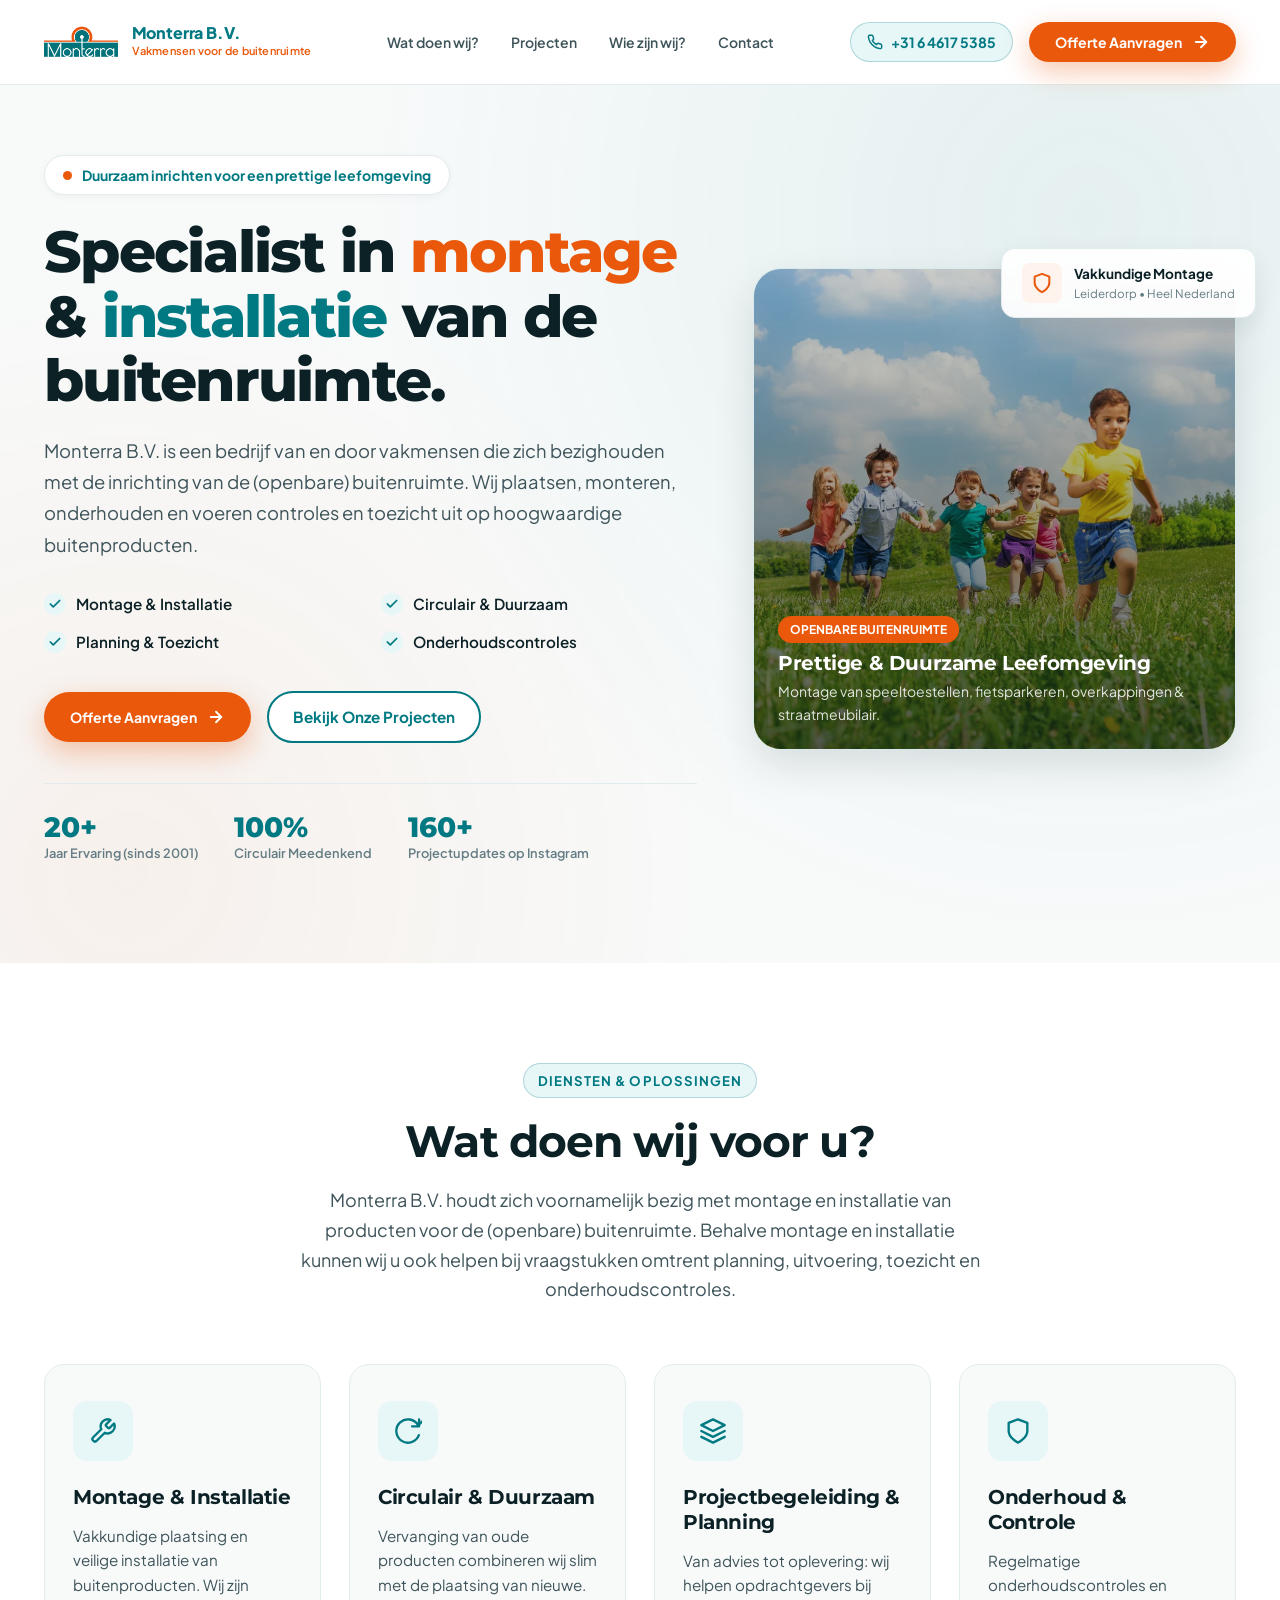
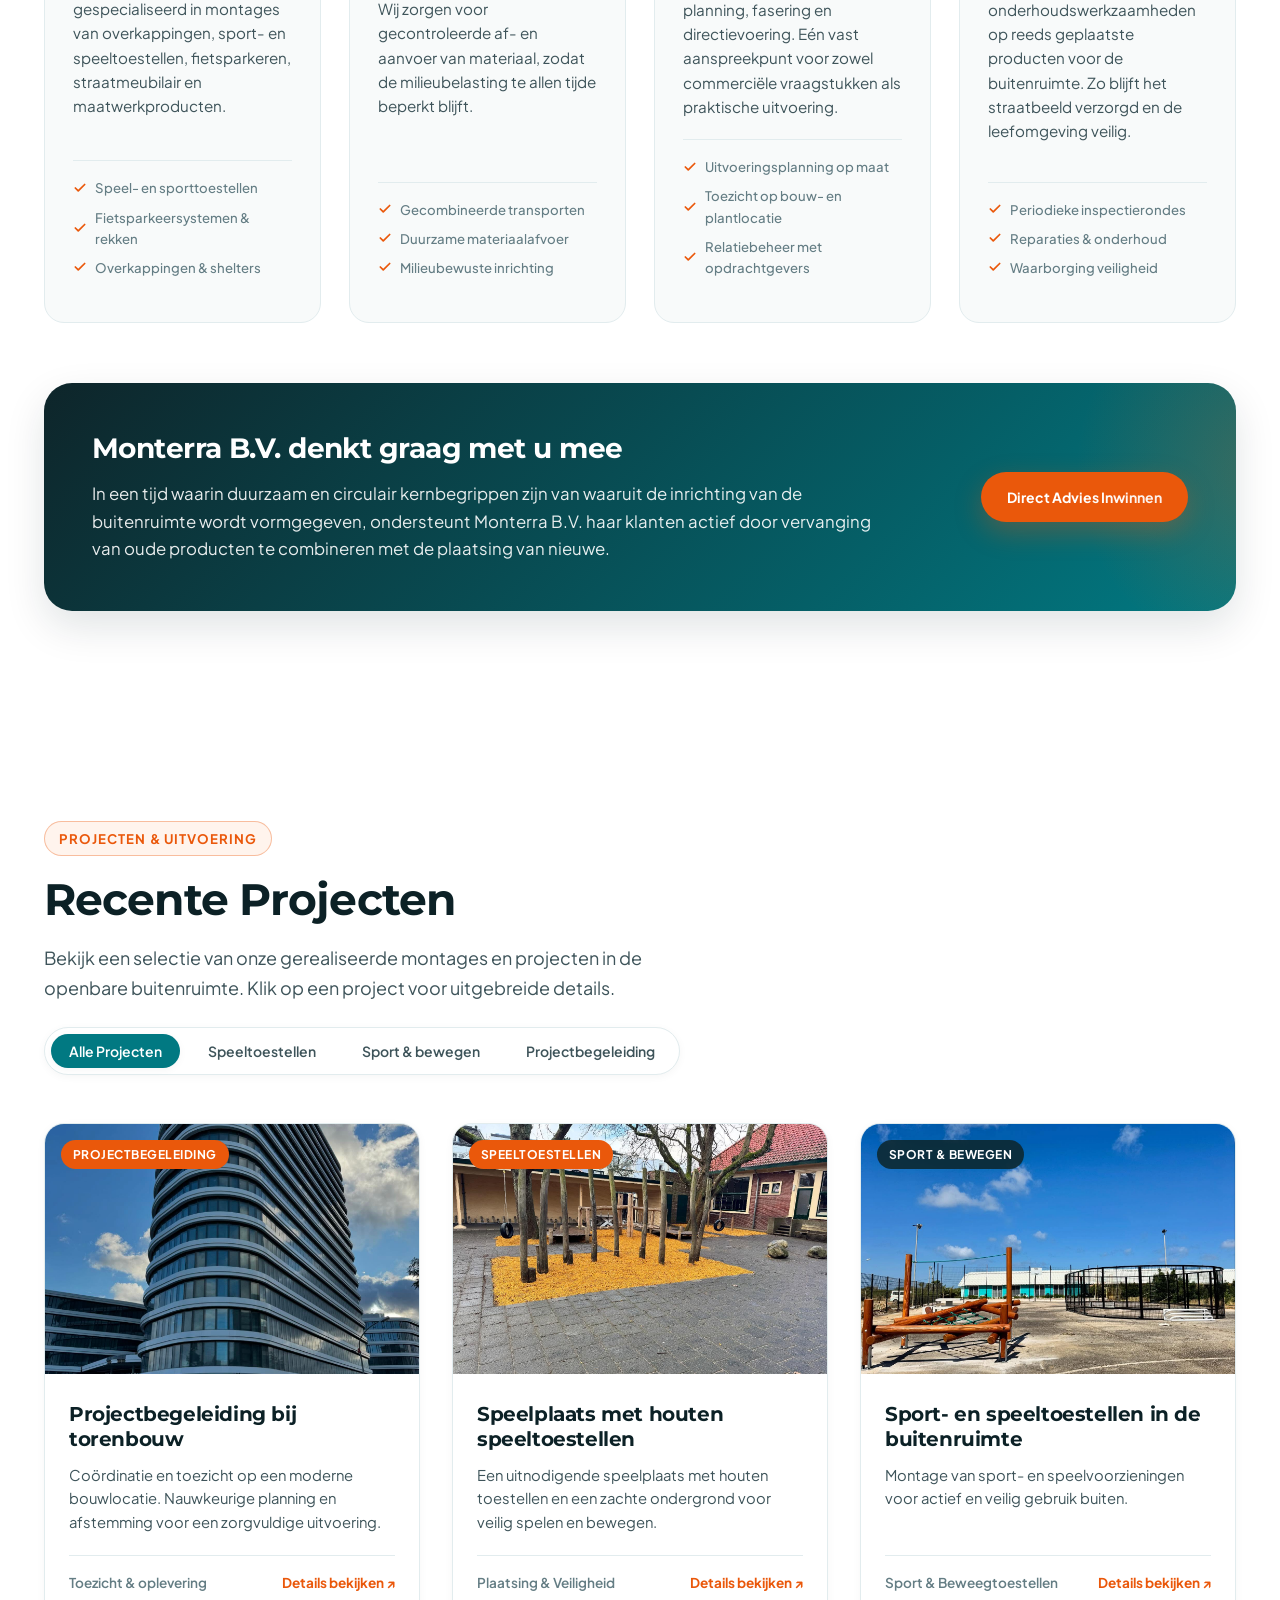
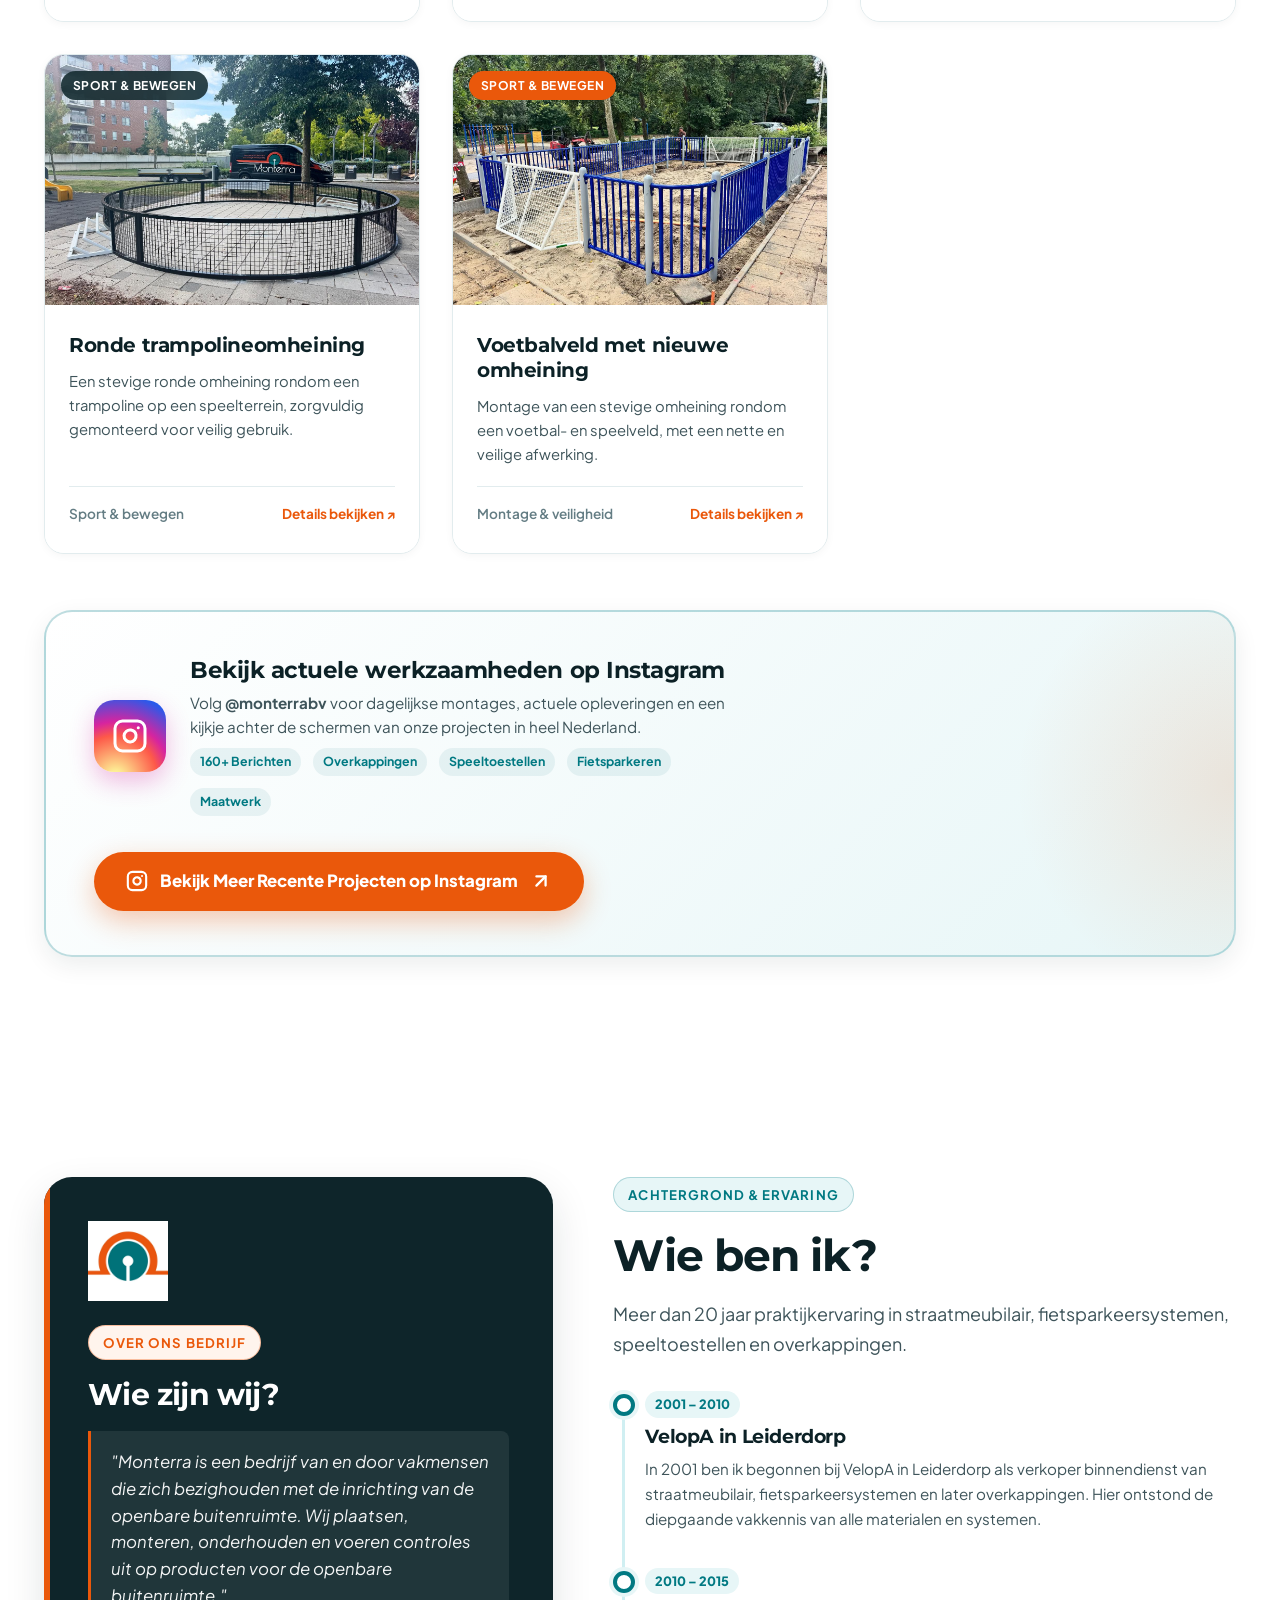
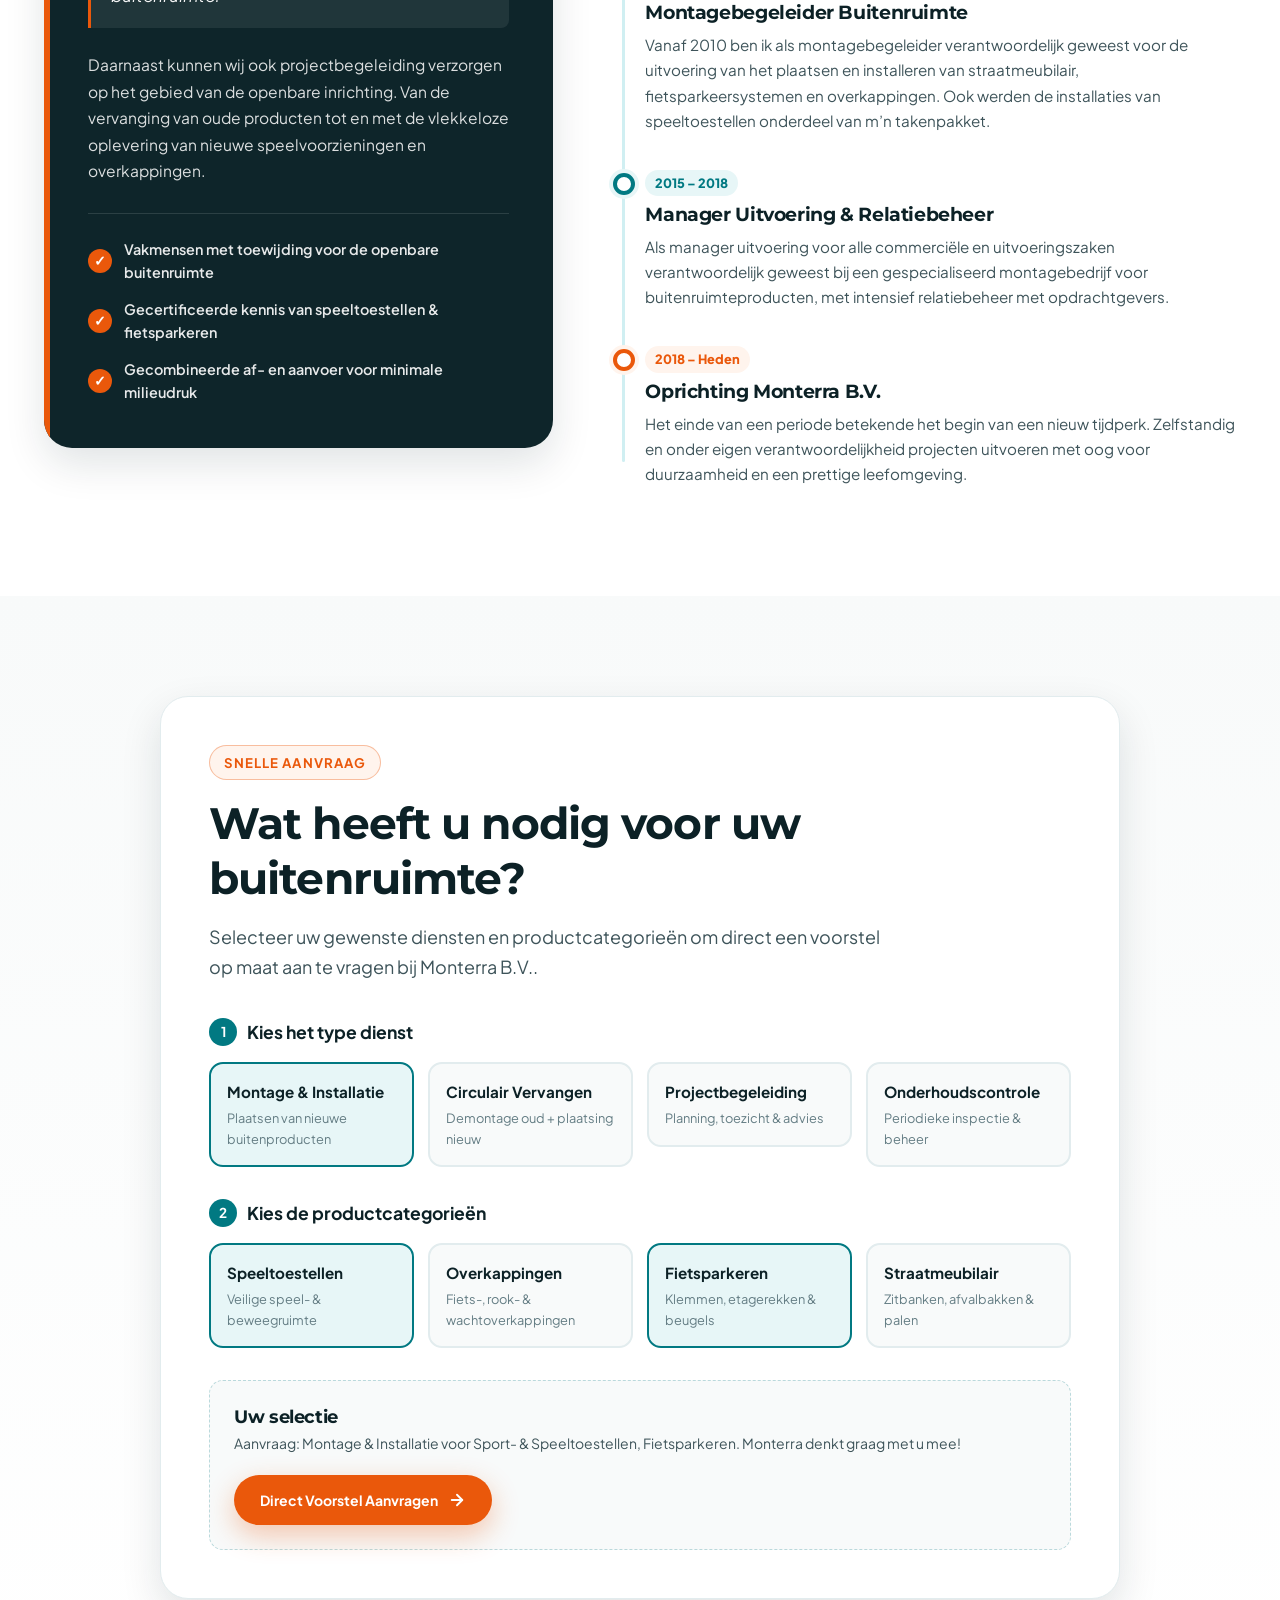
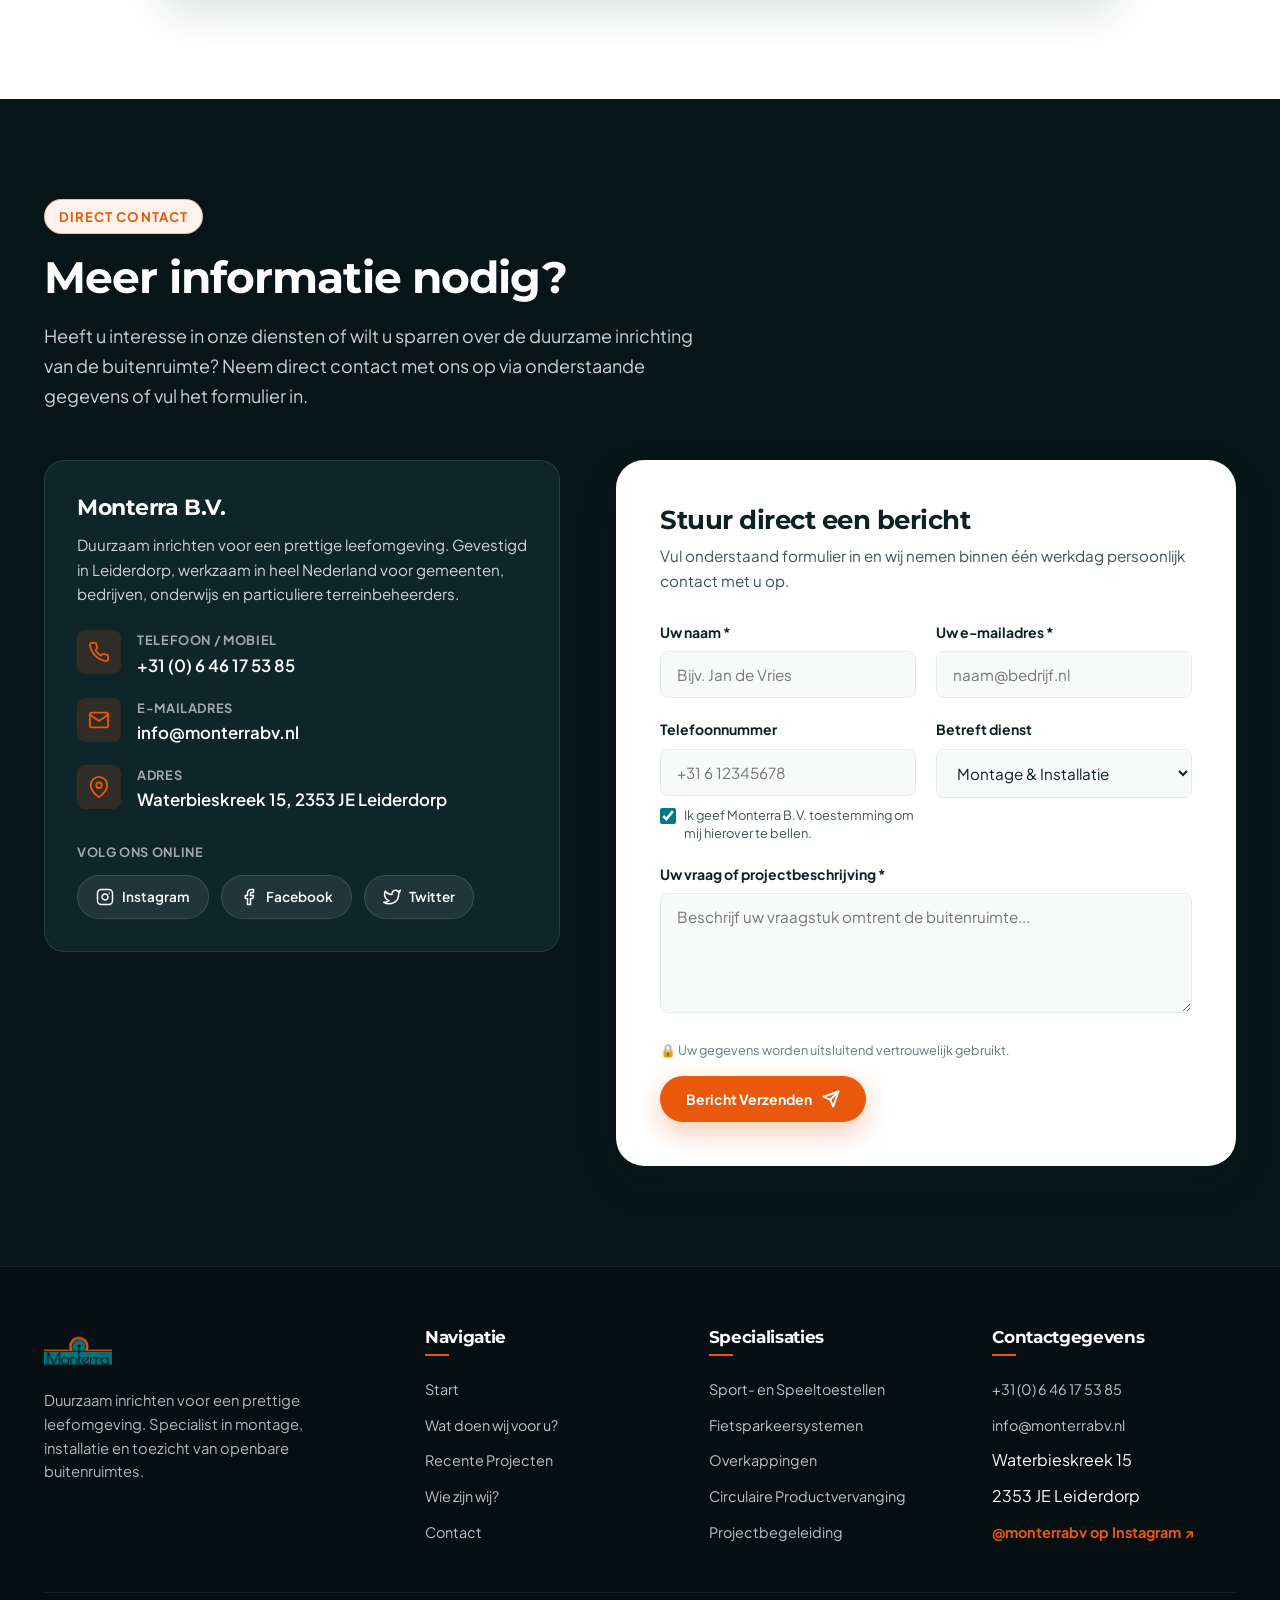
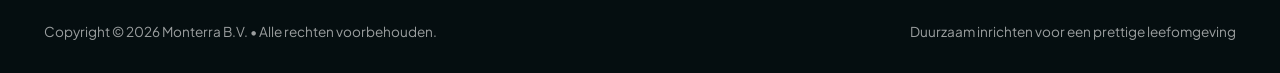
==== index.html @ 54d2835e "Update website" ====
<!DOCTYPE html>
<html lang="nl">
<head>
  <meta charset="UTF-8">
  <meta name="viewport" content="width=device-width, initial-scale=1.0">
  <title>Monterra B.V. – Duurzaam inrichten voor een prettige leefomgeving</title>
  <meta name="description" content="Monterra B.V. houdt zich voornamelijk bezig met montage en installatie van producten voor de (openbare) buitenruimte: speeltoestellen, overkappingen, straatmeubilair en fietsparkeren.">
  <meta name="keywords" content="Monterra BV, buitenruimte, montage, installatie, speeltoestellen, fietsparkeren, overkappingen, straatmeubilair, duurzaam, circulair, Leiderdorp">
  
  <!-- Open Graph / Meta -->
  <meta property="og:type" content="website">
  <meta property="og:url" content="https://monterrabv.nl/">
  <meta property="og:title" content="Monterra B.V. – Duurzaam inrichten voor een prettige leefomgeving">
  <meta property="og:description" content="Vakkundige montage, installatie en projectbegeleiding van producten voor de openbare buitenruimte.">
  <meta property="og:image" content="assets/Monterra-opzet-1-Hersteld-11.png">
  
  <!-- Favicon -->
  <link rel="icon" type="image/png" sizes="32x32" href="assets/cropped-Monterra-opzet-1-Hersteld-09.png">
  <link rel="apple-touch-icon" href="assets/cropped-Monterra-opzet-1-Hersteld-09.png">
  
  <!-- Stylesheet -->
  <link rel="stylesheet" href="styles.css">
</head>
<body>

  <!-- ==========================================================================
       SITE HEADER / NAVIGATION
       ========================================================================== -->
  <header id="masthead" class="site-header" role="banner">
    <div class="container nav-container">
      <!-- Brand Logo & Identity -->
      <a href="#home" class="brand-link" aria-label="Monterra B.V. startpagina">
        <picture>
          <source srcset="assets/optimized/monterra-logo.webp" type="image/webp">
          <img src="assets/optimized/monterra-logo.png" alt="Monterra B.V. Logo" class="brand-logo-img">
        </picture>
        <div class="brand-text-block">
          <span class="brand-name">Monterra B.V.</span>
          <span class="brand-tagline-small">Vakmensen voor de buitenruimte</span>
        </div>
      </a>

      <!-- Primary Menu -->
      <nav id="site-navigation" class="site-nav" role="navigation" aria-label="Hoofdmenu">
        <ul class="nav-menu">
          <li><a href="#diensten" class="nav-link">Wat doen wij?</a></li>
          <li><a href="#projecten" class="nav-link">Projecten</a></li>
          <li><a href="#over-ons" class="nav-link">Wie zijn wij?</a></li>
          <li><a href="#contact" class="nav-link">Contact</a></li>
        </ul>
      </nav>

      <!-- Quick Actions -->
      <div class="nav-actions">
        <a href="tel:+31646175385" class="btn-phone-quick" title="Bel direct met Monterra B.V.">
          <svg viewBox="0 0 24 24" fill="none" stroke="currentColor" stroke-width="2.2" stroke-linecap="round" stroke-linejoin="round">
            <path d="M22 16.92v3a2 2 0 0 1-2.18 2 19.79 19.79 0 0 1-8.63-3.07 19.5 19.5 0 0 1-6-6 19.79 19.79 0 0 1-3.07-8.67A2 2 0 0 1 4.11 2h3a2 2 0 0 1 2 1.72 12.84 12.84 0 0 0 .7 2.81 2 2 0 0 1-.45 2.11L8.09 9.91a16 16 0 0 0 6 6l1.27-1.27a2 2 0 0 1 2.11-.45 12.84 12.84 0 0 0 2.81.7A2 2 0 0 1 22 16.92z"/>
          </svg>
          <span>+31 6 4617 5385</span>
        </a>

        <a href="offerte.html" target="_blank" rel="noopener noreferrer" class="btn-primary">
          <span>Offerte Aanvragen</span>
          <svg width="18" height="18" viewBox="0 0 24 24" fill="none" stroke="currentColor" stroke-width="2.5" stroke-linecap="round" stroke-linejoin="round">
            <line x1="5" y1="12" x2="19" y2="12"></line>
            <polyline points="12 5 19 12 12 19"></polyline>
          </svg>
        </a>

        <!-- Mobile Toggle Button -->
        <button type="button" class="mobile-menu-btn" aria-label="Menu openen" aria-expanded="false">
          <svg viewBox="0 0 24 24" fill="none" stroke="currentColor" stroke-width="2.2" stroke-linecap="round" stroke-linejoin="round">
            <line x1="3" y1="12" x2="21" y2="12"></line>
            <line x1="3" y1="6" x2="21" y2="6"></line>
            <line x1="3" y1="18" x2="21" y2="18"></line>
          </svg>
        </button>
      </div>
    </div>
  </header>

  <main id="main-content">
    <!-- ==========================================================================
         HERO SECTION
         ========================================================================== -->
    <section id="home" class="hero-section">
      <div class="container hero-grid">
        <div class="hero-content">
          <div class="hero-slogan-badge">
            <div class="pulse-dot"></div>
            <span>Duurzaam inrichten voor een prettige leefomgeving</span>
          </div>

          <h1 class="hero-title">
            Specialist in <span class="highlight-orange">montage</span> & <span class="highlight-teal">installatie</span> van de buitenruimte.
          </h1>

          <p class="hero-description">
            Monterra B.V. is een bedrijf van en door vakmensen die zich bezighouden met de inrichting van de (openbare) buitenruimte. Wij plaatsen, monteren, onderhouden en voeren controles en toezicht uit op hoogwaardige buitenproducten.
          </p>

          <div class="hero-pillars">
            <div class="pillar-item">
              <span class="check-icon">
                <svg width="14" height="14" viewBox="0 0 24 24" fill="none" stroke="currentColor" stroke-width="3" stroke-linecap="round" stroke-linejoin="round"><polyline points="20 6 9 17 4 12"/></svg>
              </span>
              <span>Montage & Installatie</span>
            </div>
            <div class="pillar-item">
              <span class="check-icon">
                <svg width="14" height="14" viewBox="0 0 24 24" fill="none" stroke="currentColor" stroke-width="3" stroke-linecap="round" stroke-linejoin="round"><polyline points="20 6 9 17 4 12"/></svg>
              </span>
              <span>Circulair & Duurzaam</span>
            </div>
            <div class="pillar-item">
              <span class="check-icon">
                <svg width="14" height="14" viewBox="0 0 24 24" fill="none" stroke="currentColor" stroke-width="3" stroke-linecap="round" stroke-linejoin="round"><polyline points="20 6 9 17 4 12"/></svg>
              </span>
              <span>Planning & Toezicht</span>
            </div>
            <div class="pillar-item">
              <span class="check-icon">
                <svg width="14" height="14" viewBox="0 0 24 24" fill="none" stroke="currentColor" stroke-width="3" stroke-linecap="round" stroke-linejoin="round"><polyline points="20 6 9 17 4 12"/></svg>
              </span>
              <span>Onderhoudscontroles</span>
            </div>
          </div>

          <div class="hero-cta-group">
            <a href="offerte.html" target="_blank" rel="noopener noreferrer" class="btn-primary">
              <span>Offerte Aanvragen</span>
              <svg width="18" height="18" viewBox="0 0 24 24" fill="none" stroke="currentColor" stroke-width="2.5" stroke-linecap="round" stroke-linejoin="round"><line x1="5" y1="12" x2="19" y2="12"></line><polyline points="12 5 19 12 12 19"></polyline></svg>
            </a>
            <a href="#projecten" class="btn-secondary">
              <span>Bekijk Onze Projecten</span>
            </a>
          </div>

          <div class="hero-stats-strip">
            <div class="stat-item">
              <span class="stat-number">20+</span>
              <span class="stat-label">Jaar Ervaring (sinds 2001)</span>
            </div>
            <div class="stat-item">
              <span class="stat-number">100%</span>
              <span class="stat-label">Circulair Meedenkend</span>
            </div>
            <div class="stat-item">
              <span class="stat-number">160+</span>
              <span class="stat-label">Projectupdates op Instagram</span>
            </div>
          </div>
        </div>

        <!-- Hero Visual Showcase -->
        <div class="hero-visual">
          <div class="hero-image-wrapper">
            <picture>
              <source srcset="assets/optimized/project-speeltoestellen.webp" type="image/webp">
              <img src="assets/optimized/project-speeltoestellen.jpg" alt="Vrolijke kinderen in een prettige leefomgeving" class="hero-main-img">
            </picture>
            <div class="hero-image-overlay"></div>
            <div class="hero-overlay-content">
              <span class="hero-overlay-tag">Openbare Buitenruimte</span>
              <h3 class="hero-overlay-title">Prettige & Duurzame Leefomgeving</h3>
              <p class="hero-overlay-desc">Montage van speeltoestellen, fietsparkeren, overkappingen & straatmeubilair.</p>
            </div>
          </div>

          <!-- Floating Glass Badge -->
          <div class="floating-glass-card">
            <div class="icon-box">
              <svg width="22" height="22" viewBox="0 0 24 24" fill="none" stroke="currentColor" stroke-width="2.2" stroke-linecap="round" stroke-linejoin="round">
                <path d="M12 22s8-4 8-10V5l-8-3-8 3v7c0 6 8 10 8 10z"/>
              </svg>
            </div>
            <div>
              <div class="floating-card-title">Vakkundige Montage</div>
              <div class="floating-card-sub">Leiderdorp • Heel Nederland</div>
            </div>
          </div>
        </div>
      </div>
    </section>

    <!-- ==========================================================================
         DIENSTEN: "WAT DOEN WIJ VOOR U?"
         ========================================================================== -->
    <section id="diensten" class="services-section">
      <div class="container">
        <div class="section-header-centered">
          <div class="section-tag">Diensten & Oplossingen</div>
          <h2 class="section-title">Wat doen wij voor u?</h2>
          <p class="section-subtitle">
            Monterra B.V. houdt zich voornamelijk bezig met montage en installatie van producten voor de (openbare) buitenruimte. Behalve montage en installatie kunnen wij u ook helpen bij vraagstukken omtrent planning, uitvoering, toezicht en onderhoudscontroles.
          </p>
        </div>

        <div class="services-grid">
          <!-- Service Card 1 -->
          <article class="service-card">
            <div class="service-icon-wrapper">
              <svg width="28" height="28" viewBox="0 0 24 24" fill="none" stroke="currentColor" stroke-width="2" stroke-linecap="round" stroke-linejoin="round">
                <path d="M14.7 6.3a1 1 0 0 0 0 1.4l1.6 1.6a1 1 0 0 0 1.4 0l3.77-3.77a6 6 0 0 1-7.94 7.94l-6.91 6.91a2.12 2.12 0 0 1-3-3l6.91-6.91a6 6 0 0 1 7.94-7.94l-3.76 3.76z"/>
              </svg>
            </div>
            <h3>Montage & Installatie</h3>
            <p>
              Vakkundige plaatsing en veilige installatie van buitenproducten. Wij zijn gespecialiseerd in montages van overkappingen, sport- en speeltoestellen, fietsparkeren, straatmeubilair en maatwerkproducten.
            </p>
            <ul class="service-features-list">
              <li>
                <svg width="14" height="14" viewBox="0 0 24 24" fill="none" stroke="currentColor" stroke-width="3" stroke-linecap="round" stroke-linejoin="round"><polyline points="20 6 9 17 4 12"/></svg>
                <span>Speel- en sporttoestellen</span>
              </li>
              <li>
                <svg width="14" height="14" viewBox="0 0 24 24" fill="none" stroke="currentColor" stroke-width="3" stroke-linecap="round" stroke-linejoin="round"><polyline points="20 6 9 17 4 12"/></svg>
                <span>Fietsparkeersystemen & rekken</span>
              </li>
              <li>
                <svg width="14" height="14" viewBox="0 0 24 24" fill="none" stroke="currentColor" stroke-width="3" stroke-linecap="round" stroke-linejoin="round"><polyline points="20 6 9 17 4 12"/></svg>
                <span>Overkappingen & shelters</span>
              </li>
            </ul>
          </article>

          <!-- Service Card 2 -->
          <article class="service-card">
            <div class="service-icon-wrapper">
              <svg width="28" height="28" viewBox="0 0 24 24" fill="none" stroke="currentColor" stroke-width="2" stroke-linecap="round" stroke-linejoin="round">
                <path d="M21.5 2v6h-6M21.34 15.57a10 10 0 1 1-.57-8.38l5.67-5.67"/>
              </svg>
            </div>
            <h3>Circulair & Duurzaam</h3>
            <p>
              Vervanging van oude producten combineren wij slim met de plaatsing van nieuwe. Wij zorgen voor gecontroleerde af- en aanvoer van materiaal, zodat de milieubelasting te allen tijde beperkt blijft.
            </p>
            <ul class="service-features-list">
              <li>
                <svg width="14" height="14" viewBox="0 0 24 24" fill="none" stroke="currentColor" stroke-width="3" stroke-linecap="round" stroke-linejoin="round"><polyline points="20 6 9 17 4 12"/></svg>
                <span>Gecombineerde transporten</span>
              </li>
              <li>
                <svg width="14" height="14" viewBox="0 0 24 24" fill="none" stroke="currentColor" stroke-width="3" stroke-linecap="round" stroke-linejoin="round"><polyline points="20 6 9 17 4 12"/></svg>
                <span>Duurzame materiaalafvoer</span>
              </li>
              <li>
                <svg width="14" height="14" viewBox="0 0 24 24" fill="none" stroke="currentColor" stroke-width="3" stroke-linecap="round" stroke-linejoin="round"><polyline points="20 6 9 17 4 12"/></svg>
                <span>Milieubewuste inrichting</span>
              </li>
            </ul>
          </article>

          <!-- Service Card 3 -->
          <article class="service-card">
            <div class="service-icon-wrapper">
              <svg width="28" height="28" viewBox="0 0 24 24" fill="none" stroke="currentColor" stroke-width="2" stroke-linecap="round" stroke-linejoin="round">
                <polygon points="12 2 2 7 12 12 22 7 12 2"/>
                <polyline points="2 17 12 22 22 17"/>
                <polyline points="2 12 12 17 22 12"/>
              </svg>
            </div>
            <h3>Projectbegeleiding & Planning</h3>
            <p>
              Van advies tot oplevering: wij helpen opdrachtgevers bij planning, fasering en directievoering. Eén vast aanspreekpunt voor zowel commerciële vraagstukken als praktische uitvoering.
            </p>
            <ul class="service-features-list">
              <li>
                <svg width="14" height="14" viewBox="0 0 24 24" fill="none" stroke="currentColor" stroke-width="3" stroke-linecap="round" stroke-linejoin="round"><polyline points="20 6 9 17 4 12"/></svg>
                <span>Uitvoeringsplanning op maat</span>
              </li>
              <li>
                <svg width="14" height="14" viewBox="0 0 24 24" fill="none" stroke="currentColor" stroke-width="3" stroke-linecap="round" stroke-linejoin="round"><polyline points="20 6 9 17 4 12"/></svg>
                <span>Toezicht op bouw- en plantlocatie</span>
              </li>
              <li>
                <svg width="14" height="14" viewBox="0 0 24 24" fill="none" stroke="currentColor" stroke-width="3" stroke-linecap="round" stroke-linejoin="round"><polyline points="20 6 9 17 4 12"/></svg>
                <span>Relatiebeheer met opdrachtgevers</span>
              </li>
            </ul>
          </article>

          <!-- Service Card 4 -->
          <article class="service-card">
            <div class="service-icon-wrapper">
              <svg width="28" height="28" viewBox="0 0 24 24" fill="none" stroke="currentColor" stroke-width="2" stroke-linecap="round" stroke-linejoin="round">
                <path d="M12 22s8-4 8-10V5l-8-3-8 3v7c0 6 8 10 8 10z"/>
              </svg>
            </div>
            <h3>Onderhoud & Controle</h3>
            <p>
              Regelmatige onderhoudscontroles en onderhoudswerkzaamheden op reeds geplaatste producten voor de buitenruimte. Zo blijft het straatbeeld verzorgd en de leefomgeving veilig.
            </p>
            <ul class="service-features-list">
              <li>
                <svg width="14" height="14" viewBox="0 0 24 24" fill="none" stroke="currentColor" stroke-width="3" stroke-linecap="round" stroke-linejoin="round"><polyline points="20 6 9 17 4 12"/></svg>
                <span>Periodieke inspectierondes</span>
              </li>
              <li>
                <svg width="14" height="14" viewBox="0 0 24 24" fill="none" stroke="currentColor" stroke-width="3" stroke-linecap="round" stroke-linejoin="round"><polyline points="20 6 9 17 4 12"/></svg>
                <span>Reparaties & onderhoud</span>
              </li>
              <li>
                <svg width="14" height="14" viewBox="0 0 24 24" fill="none" stroke="currentColor" stroke-width="3" stroke-linecap="round" stroke-linejoin="round"><polyline points="20 6 9 17 4 12"/></svg>
                <span>Waarborging veiligheid</span>
              </li>
            </ul>
          </article>
        </div>

        <!-- Sustainability Banner -->
        <div class="sustainability-banner">
          <div class="banner-content">
            <h3>Monterra B.V. denkt graag met u mee</h3>
            <p>
              In een tijd waarin duurzaam en circulair kernbegrippen zijn van waaruit de inrichting van de buitenruimte wordt vormgegeven, ondersteunt Monterra B.V. haar klanten actief door vervanging van oude producten te combineren met de plaatsing van nieuwe.
            </p>
          </div>
          <a href="#contact" class="btn-primary">
            <span>Direct Advies Inwinnen</span>
          </a>
        </div>
      </div>
    </section>

    <!-- ==========================================================================
         RECENTE PROJECTEN
         At least 3 projects with pictures, short descriptions, and Instagram button
         ========================================================================== -->
    <section id="projecten" class="projects-section">
      <div class="container">
        <div class="projects-header-row">
          <div>
            <div class="section-tag tag-orange">Projecten &amp; uitvoering</div>
            <h2 class="section-title">Recente Projecten</h2>
            <p class="section-subtitle">
              Bekijk een selectie van onze gerealiseerde montages en projecten in de openbare buitenruimte. Klik op een project voor uitgebreide details.
            </p>
          </div>

          <!-- Filter Bar -->
          <div class="projects-filter-bar">
            <button type="button" class="filter-btn active" data-filter="all">Alle Projecten</button>
            <button type="button" class="filter-btn" data-filter="speelruimte">Speeltoestellen</button>
          <button type="button" class="filter-btn" data-filter="sport">Sport & bewegen</button>
            <button type="button" class="filter-btn" data-filter="begeleiding">Projectbegeleiding</button>
          </div>
        </div>

        <!-- Projects Grid: 5 Projects with real Monterra photos & descriptions -->
        <div class="projects-grid">
          <!-- Project 1: Circulaire Torenbouw (user uploaded) -->
          <article class="project-card" data-project-id="project-1" data-category="begeleiding">
            <div class="project-thumb-box">
              <img src="assets/monterra-torenbouw.jpg" alt="Montagewerkzaamheden bij een moderne torenbouwlocatie" class="project-thumb-img">
              <span class="project-badge-pill badge-orange">Projectbegeleiding</span>
              <div class="project-zoom-btn" title="Bekijk projectdetails">
                <svg width="18" height="18" viewBox="0 0 24 24" fill="none" stroke="currentColor" stroke-width="2.5" stroke-linecap="round" stroke-linejoin="round">
                  <polyline points="15 3 21 3 21 9"></polyline><polyline points="9 21 3 21 3 15"></polyline>
                  <line x1="21" y1="3" x2="14" y2="10"></line><line x1="3" y1="21" x2="10" y2="14"></line>
                </svg>
              </div>
            </div>
            <div class="project-body">
              <h3 class="project-title">Projectbegeleiding bij torenbouw</h3>
              <p class="project-description">
                Coördinatie en toezicht op een moderne bouwlocatie. Nauwkeurige planning en afstemming voor een zorgvuldige uitvoering.
              </p>
              <div class="project-meta-row">
                <span>Toezicht &amp; oplevering</span>
                <span class="project-details-link">Details bekijken ↗</span>
              </div>
            </div>
          </article>

          <!-- Project 2: Houten Klimtoestellen & Speelkooi (user uploaded) -->
          <article class="project-card" data-project-id="project-2" data-category="speelruimte">
            <div class="project-thumb-box">
              <img src="assets/monterra-speelplaats.jpg" alt="Speelplaats met houten toestellen en valdempende ondergrond" class="project-thumb-img">
              <span class="project-badge-pill badge-orange">Speeltoestellen</span>
              <div class="project-zoom-btn" title="Bekijk projectdetails">
                <svg width="18" height="18" viewBox="0 0 24 24" fill="none" stroke="currentColor" stroke-width="2.5" stroke-linecap="round" stroke-linejoin="round">
                  <polyline points="15 3 21 3 21 9"></polyline><polyline points="9 21 3 21 3 15"></polyline>
                  <line x1="21" y1="3" x2="14" y2="10"></line><line x1="3" y1="21" x2="10" y2="14"></line>
                </svg>
              </div>
            </div>
            <div class="project-body">
              <h3 class="project-title">Speelplaats met houten speeltoestellen</h3>
              <p class="project-description">
                Een uitnodigende speelplaats met houten toestellen en een zachte ondergrond voor veilig spelen en bewegen.
              </p>
              <div class="project-meta-row">
                <span>Plaatsing &amp; Veiligheid</span>
                <span class="project-details-link">Details bekijken ↗</span>
              </div>
            </div>
          </article>

          <!-- Project 3: Trampolineomheining (user uploaded) -->
          <article class="project-card" data-project-id="project-3" data-category="sport">
            <div class="project-thumb-box">
              <img src="assets/monterra-sportpark.jpg" alt="Sport- en speeltoestellen op een buitenterrein" class="project-thumb-img">
              <span class="project-badge-pill">Sport &amp; Bewegen</span>
              <div class="project-zoom-btn" title="Bekijk projectdetails">
                <svg width="18" height="18" viewBox="0 0 24 24" fill="none" stroke="currentColor" stroke-width="2.5" stroke-linecap="round" stroke-linejoin="round">
                  <polyline points="15 3 21 3 21 9"></polyline><polyline points="9 21 3 21 3 15"></polyline>
                  <line x1="21" y1="3" x2="14" y2="10"></line><line x1="3" y1="21" x2="10" y2="14"></line>
                </svg>
              </div>
            </div>
            <div class="project-body">
              <h3 class="project-title">Sport- en speeltoestellen in de buitenruimte</h3>
              <p class="project-description">
                Montage van sport- en speelvoorzieningen voor actief en veilig gebruik buiten.
              </p>
              <div class="project-meta-row">
                <span>Sport &amp; Beweegtoestellen</span>
                <span class="project-details-link">Details bekijken ↗</span>
              </div>
            </div>
          </article>

          <!-- Project 4: Duurzame Buiteninrichting -->
          <article class="project-card" data-project-id="project-4" data-category="sport">
            <div class="project-thumb-box">
              <picture>
              <img src="assets/monterra-trampoline.jpg" alt="Ronde trampolineomheining op een speelplein" class="project-thumb-img">
              <span class="project-badge-pill">Sport &amp; bewegen</span>
              <div class="project-zoom-btn" title="Bekijk projectdetails">
                <svg width="18" height="18" viewBox="0 0 24 24" fill="none" stroke="currentColor" stroke-width="2.5" stroke-linecap="round" stroke-linejoin="round">
                  <polyline points="15 3 21 3 21 9"></polyline><polyline points="9 21 3 21 3 15"></polyline>
                  <line x1="21" y1="3" x2="14" y2="10"></line><line x1="3" y1="21" x2="10" y2="14"></line>
                </svg>
              </div>
            </div>
            <div class="project-body">
              <h3 class="project-title">Ronde trampolineomheining</h3>
              <p class="project-description">
                Een stevige ronde omheining rondom een trampoline op een speelterrein, zorgvuldig gemonteerd voor veilig gebruik.
              </p>
              <div class="project-meta-row">
                <span>Sport &amp; bewegen</span>
                <span class="project-details-link">Details bekijken ↗</span>
              </div>
            </div>
          </article>

          <!-- Project 5: Fietsparkeersystemen & Straatmeubilair -->
          <article class="project-card" data-project-id="project-5" data-category="speelruimte">
            <div class="project-thumb-box">
              <picture>
              <img src="assets/monterra-voetbalveld.jpg" alt="Omheind voetbalveld met nieuw hekwerk" class="project-thumb-img">
              <span class="project-badge-pill badge-orange">Sport &amp; bewegen</span>
              <div class="project-zoom-btn" title="Bekijk projectdetails">
                <svg width="18" height="18" viewBox="0 0 24 24" fill="none" stroke="currentColor" stroke-width="2.5" stroke-linecap="round" stroke-linejoin="round">
                  <polyline points="15 3 21 3 21 9"></polyline><polyline points="9 21 3 21 3 15"></polyline>
                  <line x1="21" y1="3" x2="14" y2="10"></line><line x1="3" y1="21" x2="10" y2="14"></line>
                </svg>
              </div>
            </div>
            <div class="project-body">
              <h3 class="project-title">Voetbalveld met nieuwe omheining</h3>
              <p class="project-description">
                Montage van een stevige omheining rondom een voetbal- en speelveld, met een nette en veilige afwerking.
              </p>
              <div class="project-meta-row">
                <span>Montage &amp; veiligheid</span>
                <span class="project-details-link">Details bekijken ↗</span>
              </div>
            </div>
          </article>
        </div>



        <!-- ==========================================================================
             INSTAGRAM HUB & MANDATORY BUTTON:
             "in this section there is a button when clicked opens this instagram page in new tab: https://www.instagram.com/monterrabv/"
             ========================================================================== -->
        <div class="instagram-hub-card">
          <div class="instagram-hub-info">
            <div class="instagram-icon-disc">
              <svg viewBox="0 0 24 24" fill="none" stroke="currentColor" stroke-width="2" stroke-linecap="round" stroke-linejoin="round">
                <rect x="2" y="2" width="20" height="20" rx="5" ry="5"></rect>
                <path d="M16 11.37A4 4 0 1 1 12.63 8 4 4 0 0 1 16 11.37z"></path>
                <line x1="17.5" y1="6.5" x2="17.51" y2="6.5"></line>
              </svg>
            </div>
            <div class="instagram-text-wrap">
            <h3>Bekijk actuele werkzaamheden op Instagram</h3>
              <p>
                Volg <strong>@monterrabv</strong> voor dagelijkse montages, actuele opleveringen en een kijkje achter de schermen van onze projecten in heel Nederland.
              </p>
              <div class="instagram-stats-chips">
                <span class="ig-chip">160+ Berichten</span>
                <span class="ig-chip">Overkappingen</span>
                <span class="ig-chip">Speeltoestellen</span>
                <span class="ig-chip">Fietsparkeren</span>
              <span class="ig-chip">Maatwerk</span>
              </div>
            </div>
          </div>

          <!-- Mandatory Instagram Button opening in new tab -->
          <a href="https://www.instagram.com/monterrabv/" target="_blank" rel="noopener noreferrer" class="btn-instagram-projects" id="instagramProjectsBtn">
            <svg viewBox="0 0 24 24" fill="none" stroke="currentColor" stroke-width="2.3" stroke-linecap="round" stroke-linejoin="round">
              <rect x="2" y="2" width="20" height="20" rx="5" ry="5"></rect>
              <path d="M16 11.37A4 4 0 1 1 12.63 8 4 4 0 0 1 16 11.37z"></path>
              <line x1="17.5" y1="6.5" x2="17.51" y2="6.5"></line>
            </svg>
            <span>Bekijk Meer Recente Projecten op Instagram</span>
            <svg width="18" height="18" viewBox="0 0 24 24" fill="none" stroke="currentColor" stroke-width="2.5" stroke-linecap="round" stroke-linejoin="round">
              <line x1="7" y1="17" x2="17" y2="7"></line>
              <polyline points="7 7 17 7 17 17"></polyline>
            </svg>
          </a>
        </div>
      </div>
    </section>

    <!-- ==========================================================================
         ABOUT SECTION: "WIE ZIJN WIJ?" & "WIE BEN IK?"
         Authentic story from page 120 and post 117
         ========================================================================== -->
    <section id="over-ons" class="about-section">
      <div class="container about-grid">
        <!-- Left: Company Mission & Identity -->
        <div class="about-card-left">
          <picture>
            <source srcset="assets/optimized/monterra-emblem.webp" type="image/webp">
            <img src="assets/optimized/monterra-emblem.png" alt="Monterra B.V. Emblem" class="mark-icon">
          </picture>
          <div class="section-tag tag-orange">Over Ons Bedrijf</div>
          <h3>Wie zijn wij?</h3>
          <div class="about-quote-box">
            "Monterra is een bedrijf van en door vakmensen die zich bezighouden met de inrichting van de openbare buitenruimte. Wij plaatsen, monteren, onderhouden en voeren controles uit op producten voor de openbare buitenruimte."
          </div>
          <p>
            Daarnaast kunnen wij ook projectbegeleiding verzorgen op het gebied van de openbare inrichting. Van de vervanging van oude producten tot en met de vlekkeloze oplevering van nieuwe speelvoorzieningen en overkappingen.
          </p>

          <div class="about-badges-strip">
            <div class="badge-row">
              <span class="badge-check">✓</span>
              <span>Vakmensen met toewijding voor de openbare buitenruimte</span>
            </div>
            <div class="badge-row">
              <span class="badge-check">✓</span>
              <span>Gecertificeerde kennis van speeltoestellen & fietsparkeren</span>
            </div>
            <div class="badge-row">
              <span class="badge-check">✓</span>
              <span>Gecombineerde af- en aanvoer voor minimale milieudruk</span>
            </div>
          </div>
        </div>

        <!-- Right: Founder's Story Timeline ("Wie ben ik?") -->
        <div class="founder-story-wrapper">
          <div class="founder-header">
            <div class="section-tag">Achtergrond & Ervaring</div>
            <h2 class="section-title">Wie ben ik?</h2>
            <p class="section-subtitle">
              Meer dan 20 jaar praktijkervaring in straatmeubilair, fietsparkeersystemen, speeltoestellen en overkappingen.
            </p>
          </div>

          <div class="founder-timeline">
            <!-- Timeline Item 1 -->
            <div class="timeline-item">
              <div class="timeline-marker"></div>
              <span class="timeline-year-tag">2001 – 2010</span>
              <h4 class="timeline-title">VelopA in Leiderdorp</h4>
              <p class="timeline-desc">
                In 2001 ben ik begonnen bij VelopA in Leiderdorp als verkoper binnendienst van straatmeubilair, fietsparkeersystemen en later overkappingen. Hier ontstond de diepgaande vakkennis van alle materialen en systemen.
              </p>
            </div>

            <!-- Timeline Item 2 -->
            <div class="timeline-item">
              <div class="timeline-marker"></div>
              <span class="timeline-year-tag">2010 – 2015</span>
              <h4 class="timeline-title">Montagebegeleider Buitenruimte</h4>
              <p class="timeline-desc">
                Vanaf 2010 ben ik als montagebegeleider verantwoordelijk geweest voor de uitvoering van het plaatsen en installeren van straatmeubilair, fietsparkeersystemen en overkappingen. Ook werden de installaties van speeltoestellen onderdeel van m’n takenpakket.
              </p>
            </div>

            <!-- Timeline Item 3 -->
            <div class="timeline-item">
              <div class="timeline-marker"></div>
              <span class="timeline-year-tag">2015 – 2018</span>
              <h4 class="timeline-title">Manager Uitvoering & Relatiebeheer</h4>
              <p class="timeline-desc">
                Als manager uitvoering voor alle commerciële en uitvoeringszaken verantwoordelijk geweest bij een gespecialiseerd montagebedrijf voor buitenruimteproducten, met intensief relatiebeheer met opdrachtgevers.
              </p>
            </div>

            <!-- Timeline Item 4 -->
            <div class="timeline-item active">
              <div class="timeline-marker"></div>
              <span class="timeline-year-tag">2018 – Heden</span>
              <h4 class="timeline-title">Oprichting Monterra B.V.</h4>
              <p class="timeline-desc">
                Het einde van een periode betekende het begin van een nieuw tijdperk. Zelfstandig en onder eigen verantwoordelijkheid projecten uitvoeren met oog voor duurzaamheid en een prettige leefomgeving.
              </p>
            </div>
          </div>
        </div>
      </div>
    </section>

    <!-- ==========================================================================
         INTERACTIVE PROJECT INQUIRY / CALCULATOR HUB
         ========================================================================== -->
    <section class="calculator-section">
      <div class="container">
        <div class="calculator-card">
          <div class="section-tag tag-orange">Snelle Aanvraag</div>
          <h2 class="section-title">Wat heeft u nodig voor uw buitenruimte?</h2>
          <p class="section-subtitle" style="margin-bottom: 36px;">
            Selecteer uw gewenste diensten en productcategorieën om direct een voorstel op maat aan te vragen bij Monterra B.V..
          </p>

          <!-- Step 1 -->
          <div class="calc-step-title">
            <span class="step-number">1</span>
            <span>Kies het type dienst</span>
          </div>
          <div class="options-pill-grid">
            <label class="pill-option">
              <input type="radio" name="calc_service" value="Montage & Installatie" checked>
              <div class="pill-label">
                <strong>Montage & Installatie</strong>
                <span>Plaatsen van nieuwe buitenproducten</span>
              </div>
            </label>
            <label class="pill-option">
              <input type="radio" name="calc_service" value="Circulair & Duurzaam Vervangen">
              <div class="pill-label">
                <strong>Circulair Vervangen</strong>
                <span>Demontage oud + plaatsing nieuw</span>
              </div>
            </label>
            <label class="pill-option">
              <input type="radio" name="calc_service" value="Projectbegeleiding & Toezicht">
              <div class="pill-label">
                <strong>Projectbegeleiding</strong>
                <span>Planning, toezicht & advies</span>
              </div>
            </label>
            <label class="pill-option">
              <input type="radio" name="calc_service" value="Onderhoudscontroles">
              <div class="pill-label">
                <strong>Onderhoudscontrole</strong>
                <span>Periodieke inspectie & beheer</span>
              </div>
            </label>
          </div>

          <!-- Step 2 -->
          <div class="calc-step-title">
            <span class="step-number">2</span>
            <span>Kies de productcategorieën</span>
          </div>
          <div class="options-pill-grid">
            <label class="pill-option">
              <input type="checkbox" name="calc_product" value="Sport- & Speeltoestellen" checked>
              <div class="pill-label">
                <strong>Speeltoestellen</strong>
                <span>Veilige speel- & beweegruimte</span>
              </div>
            </label>
            <label class="pill-option">
              <input type="checkbox" name="calc_product" value="Overkappingen">
              <div class="pill-label">
                <strong>Overkappingen</strong>
                <span>Fiets-, rook- & wachtoverkappingen</span>
              </div>
            </label>
            <label class="pill-option">
              <input type="checkbox" name="calc_product" value="Fietsparkeren" checked>
              <div class="pill-label">
                <strong>Fietsparkeren</strong>
                <span>Klemmen, etagerekken & beugels</span>
              </div>
            </label>
            <label class="pill-option">
              <input type="checkbox" name="calc_product" value="Straatmeubilair">
              <div class="pill-label">
                <strong>Straatmeubilair</strong>
                <span>Zitbanken, afvalbakken & palen</span>
              </div>
            </label>
          </div>

          <!-- Result box -->
          <div class="calc-result-box">
            <div class="calc-result-text">
              <h4>Uw selectie</h4>
              <p id="calcSummaryText">Aanvraag: Montage & Installatie voor Speeltoestellen & Fietsparkeren.</p>
            </div>
            <a href="offerte.html" target="_blank" rel="noopener noreferrer" id="calcActionBtn" class="btn-primary">
              <span>Direct Voorstel Aanvragen</span>
              <svg width="18" height="18" viewBox="0 0 24 24" fill="none" stroke="currentColor" stroke-width="2.5" stroke-linecap="round" stroke-linejoin="round"><line x1="5" y1="12" x2="19" y2="12"></line><polyline points="12 5 19 12 12 19"></polyline></svg>
            </a>
          </div>
        </div>
      </div>
    </section>

    <!-- ==========================================================================
         CONTACT SECTION: "MEER INFORMATIE NODIG?"
         Exact phone, email and address from page 156
         ========================================================================== -->
    <section id="contact" class="contact-section">
      <div class="container">
        <div>
          <div class="section-tag tag-orange">Direct Contact</div>
          <h2 class="section-title">Meer informatie nodig?</h2>
          <p class="section-subtitle">
            Heeft u interesse in onze diensten of wilt u sparren over de duurzame inrichting van de buitenruimte? Neem direct contact met ons op via onderstaande gegevens of vul het formulier in.
          </p>
        </div>

        <div class="contact-grid">
          <!-- Contact Info Column -->
          <div class="contact-info-col">
            <div class="contact-card-box">
              <h3>Monterra B.V.</h3>
              <p>
                Duurzaam inrichten voor een prettige leefomgeving. Gevestigd in Leiderdorp, werkzaam in heel Nederland voor gemeenten, bedrijven, onderwijs en particuliere terreinbeheerders.
              </p>

              <ul class="contact-channels-list">
                <li class="channel-item">
                  <div class="channel-icon">
                    <svg viewBox="0 0 24 24" width="22" height="22" fill="none" stroke="currentColor" stroke-width="2" stroke-linecap="round" stroke-linejoin="round">
                      <path d="M22 16.92v3a2 2 0 0 1-2.18 2 19.79 19.79 0 0 1-8.63-3.07 19.5 19.5 0 0 1-6-6 19.79 19.79 0 0 1-3.07-8.67A2 2 0 0 1 4.11 2h3a2 2 0 0 1 2 1.72 12.84 12.84 0 0 0 .7 2.81 2 2 0 0 1-.45 2.11L8.09 9.91a16 16 0 0 0 6 6l1.27-1.27a2 2 0 0 1 2.11-.45 12.84 12.84 0 0 0 2.81.7A2 2 0 0 1 22 16.92z"/>
                    </svg>
                  </div>
                  <div class="channel-info">
                    <strong>Telefoon / Mobiel</strong>
                    <a href="tel:+31646175385">+31 (0) 6 46 17 53 85</a>
                  </div>
                </li>

                <li class="channel-item">
                  <div class="channel-icon">
                    <svg viewBox="0 0 24 24" width="22" height="22" fill="none" stroke="currentColor" stroke-width="2" stroke-linecap="round" stroke-linejoin="round">
                      <path d="M4 4h16c1.1 0 2 .9 2 2v12c0 1.1-.9 2-2 2H4c-1.1 0-2-.9-2-2V6c0-1.1.9-2 2-2z"/>
                      <polyline points="22,6 12,13 2,6"/>
                    </svg>
                  </div>
                  <div class="channel-info">
                    <strong>E-mailadres</strong>
                    <a href="mailto:info@monterrabv.nl">info@monterrabv.nl</a>
                  </div>
                </li>

                <li class="channel-item">
                  <div class="channel-icon">
                    <svg viewBox="0 0 24 24" width="22" height="22" fill="none" stroke="currentColor" stroke-width="2" stroke-linecap="round" stroke-linejoin="round">
                      <path d="M21 10c0 7-9 13-9 13s-9-6-9-13a9 9 0 0 1 18 0z"/>
                      <circle cx="12" cy="10" r="3"/>
                    </svg>
                  </div>
                  <div class="channel-info">
                    <strong>Adres</strong>
                    <span>Waterbieskreek 15, 2353 JE Leiderdorp</span>
                  </div>
                </li>
              </ul>

              <div style="margin-top: 28px;">
                <strong style="font-size: 0.8rem; text-transform: uppercase; color: rgba(255,255,255,0.6); letter-spacing: 0.05em; display: block; margin-bottom: 12px;">Volg ons online</strong>
                <div class="social-buttons-strip">
                  <a href="https://www.instagram.com/monterrabv/" target="_blank" rel="noopener noreferrer" class="social-btn" title="Volg Monterra B.V. op Instagram">
                    <svg viewBox="0 0 24 24" fill="none" stroke="currentColor" stroke-width="2" stroke-linecap="round" stroke-linejoin="round">
                      <rect x="2" y="2" width="20" height="20" rx="5" ry="5"></rect>
                      <path d="M16 11.37A4 4 0 1 1 12.63 8 4 4 0 0 1 16 11.37z"></path>
                      <line x1="17.5" y1="6.5" x2="17.51" y2="6.5"></line>
                    </svg>
                    <span>Instagram</span>
                  </a>
                  <a href="http://www.facebook.com/monterrabv" target="_blank" rel="noopener noreferrer" class="social-btn" title="Monterra B.V. op Facebook">
                    <svg viewBox="0 0 24 24" fill="none" stroke="currentColor" stroke-width="2" stroke-linecap="round" stroke-linejoin="round">
                      <path d="M18 2h-3a5 5 0 0 0-5 5v3H7v4h3v8h4v-8h3l1-4h-4V7a1 1 0 0 1 1-1h3z"/>
                    </svg>
                    <span>Facebook</span>
                  </a>
                  <a href="https://twitter.com/MonterraBv" target="_blank" rel="noopener noreferrer" class="social-btn" title="Monterra B.V. op Twitter">
                    <svg viewBox="0 0 24 24" fill="none" stroke="currentColor" stroke-width="2" stroke-linecap="round" stroke-linejoin="round">
                      <path d="M23 3a10.9 10.9 0 0 1-3.14 1.53 4.48 4.48 0 0 0-7.86 3v1A10.66 10.66 0 0 1 3 4s-4 9 5 13a11.64 11.64 0 0 1-7 2c9 5 20 0 20-11.5a4.5 4.5 0 0 0-.08-.83A7.72 7.72 0 0 0 23 3z"/>
                    </svg>
                    <span>Twitter</span>
                  </a>
                </div>
              </div>
            </div>
          </div>

          <!-- Interactive Contact Form -->
          <div class="contact-form-box">
            <h3>Stuur direct een bericht</h3>
            <p>Vul onderstaand formulier in en wij nemen binnen één werkdag persoonlijk contact met u op.</p>

            <form id="contactForm">
              <div class="form-grid">
                <div class="form-group">
                  <label for="formName" class="form-label">Uw naam *</label>
                  <input type="text" id="formName" class="form-control" placeholder="Bijv. Jan de Vries" required>
                </div>
                <div class="form-group">
                  <label for="formEmail" class="form-label">Uw e-mailadres *</label>
                  <input type="email" id="formEmail" class="form-control" placeholder="naam@bedrijf.nl" required>
                </div>
                <div class="form-group">
                  <label for="formPhone" class="form-label">Telefoonnummer</label>
                  <input type="tel" id="formPhone" class="form-control" placeholder="+31 6 12345678">
                  <div class="form-consent-inline"><input type="checkbox" id="contactCallConsent" checked><label for="contactCallConsent">Ik geef Monterra B.V. toestemming om mij hierover te bellen.</label></div>
                </div>
                <div class="form-group">
                  <label for="formCategory" class="form-label">Betreft dienst</label>
                  <select id="formCategory" class="form-control">
                    <option value="Montage & Installatie">Montage & Installatie</option>
                    <option value="Circulair & Duurzaam Vervangen">Circulair & Duurzaam Vervangen</option>
                    <option value="Projectbegeleiding & Planning">Projectbegeleiding & Planning</option>
                    <option value="Onderhoudscontroles">Onderhoudscontroles</option>
                    <option value="Overig">Overige vraag</option>
                  </select>
                </div>
                <div class="form-group full-width">
                  <label for="formMessage" class="form-label">Uw vraag of projectbeschrijving *</label>
                  <textarea id="formMessage" class="form-control" placeholder="Beschrijf uw vraagstuk omtrent de buitenruimte..." required></textarea>
                </div>
              </div>

              <div class="form-submit-row">
                <span class="form-privacy-note">🔒 Uw gegevens worden uitsluitend vertrouwelijk gebruikt.</span>
                <button type="submit" class="btn-primary">
                  <span>Bericht Verzenden</span>
                  <svg width="18" height="18" viewBox="0 0 24 24" fill="none" stroke="currentColor" stroke-width="2.5" stroke-linecap="round" stroke-linejoin="round">
                    <line x1="22" y1="2" x2="11" y2="13"></line>
                    <polygon points="22 2 15 22 11 13 2 9 22 2"></polygon>
                  </svg>
                </button>
              </div>
            </form>
          </div>
        </div>
      </div>
    </section>
  </main>

  <!-- ==========================================================================
       SITE FOOTER
       ========================================================================== -->
  <footer class="site-footer" role="contentinfo">
    <div class="container">
      <div class="footer-top">
        <!-- Brand Info -->
        <div class="footer-brand">
          <picture>
            <source srcset="assets/optimized/monterra-logo.webp" type="image/webp">
            <img src="assets/optimized/monterra-logo.png" alt="Monterra B.V." style="height: 48px; width: auto;">
          </picture>
          <p>
            Duurzaam inrichten voor een prettige leefomgeving. Specialist in montage, installatie en toezicht van openbare buitenruimtes.
          </p>
        </div>

        <!-- Quick Links -->
        <div class="footer-col">
          <h4>Navigatie</h4>
          <ul class="footer-links">
                <li><a href="#home">Start</a></li>
            <li><a href="#diensten">Wat doen wij voor u?</a></li>
            <li><a href="#projecten">Recente Projecten</a></li>
            <li><a href="#over-ons">Wie zijn wij?</a></li>
            <li><a href="#contact">Contact</a></li>
          </ul>
        </div>

        <!-- Focus Areas -->
        <div class="footer-col">
          <h4>Specialisaties</h4>
          <ul class="footer-links">
            <li><a href="#diensten">Sport- en Speeltoestellen</a></li>
            <li><a href="#diensten">Fietsparkeersystemen</a></li>
            <li><a href="#diensten">Overkappingen</a></li>
            <li><a href="#diensten">Circulaire Productvervanging</a></li>
            <li><a href="#diensten">Projectbegeleiding</a></li>
          </ul>
        </div>

        <!-- Direct Contact -->
        <div class="footer-col">
          <h4>Contactgegevens</h4>
          <ul class="footer-links">
            <li><a href="tel:+31646175385">+31 (0) 6 46 17 53 85</a></li>
            <li><a href="mailto:info@monterrabv.nl">info@monterrabv.nl</a></li>
            <li><span>Waterbieskreek 15</span></li>
            <li><span>2353 JE Leiderdorp</span></li>
            <li><a href="https://www.instagram.com/monterrabv/" target="_blank" rel="noopener noreferrer" style="color: var(--color-primary); font-weight: 700;">@monterrabv op Instagram ↗</a></li>
          </ul>
        </div>
      </div>

      <div class="footer-bottom">
        <div>
          Copyright © <span id="currentYear">2026</span> Monterra B.V. • Alle rechten voorbehouden.
        </div>
        <div>
          Duurzaam inrichten voor een prettige leefomgeving
        </div>
      </div>
    </div>
  </footer>

  <!-- ==========================================================================
       STICKY MOBILE ACTION BAR
       ========================================================================== -->
  <div class="sticky-mobile-bar">
    <div class="mobile-bar-actions">
      <a href="tel:+31646175385" class="mobile-btn-phone">
        <svg width="16" height="16" viewBox="0 0 24 24" fill="none" stroke="currentColor" stroke-width="2.2" stroke-linecap="round" stroke-linejoin="round">
          <path d="M22 16.92v3a2 2 0 0 1-2.18 2 19.79 19.79 0 0 1-8.63-3.07 19.5 19.5 0 0 1-6-6 19.79 19.79 0 0 1-3.07-8.67A2 2 0 0 1 4.11 2h3a2 2 0 0 1 2 1.72 12.84 12.84 0 0 0 .7 2.81 2 2 0 0 1-.45 2.11L8.09 9.91a16 16 0 0 0 6 6l1.27-1.27a2 2 0 0 1 2.11-.45 12.84 12.84 0 0 0 2.81.7A2 2 0 0 1 22 16.92z"/>
        </svg>
        <span>Bel Direct</span>
      </a>
      <a href="https://www.instagram.com/monterrabv/" target="_blank" rel="noopener noreferrer" class="mobile-btn-ig">
        <svg width="16" height="16" viewBox="0 0 24 24" fill="none" stroke="currentColor" stroke-width="2.2" stroke-linecap="round" stroke-linejoin="round">
          <rect x="2" y="2" width="20" height="20" rx="5" ry="5"></rect>
          <path d="M16 11.37A4 4 0 1 1 12.63 8 4 4 0 0 1 16 11.37z"></path>
          <line x1="17.5" y1="6.5" x2="17.51" y2="6.5"></line>
        </svg>
        <span>Instagram (@monterrabv)</span>
      </a>
    </div>
  </div>

  <!-- ==========================================================================
       PROJECT LIGHTBOX MODAL
       ========================================================================== -->
  <div id="projectModal" class="project-modal" role="dialog" aria-modal="true" aria-labelledby="modalProjectTitle">
    <div class="modal-dialog">
      <button type="button" class="modal-close-btn" aria-label="Venster sluiten">
        <svg width="20" height="20" viewBox="0 0 24 24" fill="none" stroke="currentColor" stroke-width="2.5" stroke-linecap="round" stroke-linejoin="round">
          <line x1="18" y1="6" x2="6" y2="18"></line>
          <line x1="6" y1="6" x2="18" y2="18"></line>
        </svg>
      </button>

      <div class="modal-image-holder">
        <img id="modalProjectImg" src="" alt="" class="modal-img">
      </div>

      <div class="modal-content-area">
        <span id="modalProjectTag" class="modal-project-tag">Categorie</span>
        <h2 id="modalProjectTitle" class="modal-project-title">Projecttitel</h2>
        <p id="modalProjectDesc" class="modal-project-desc">Projectomschrijving</p>

        <div class="modal-specs-grid">
          <div class="spec-cell">
            <strong>Toepassing</strong>
            <span id="modalSpecApp">-</span>
          </div>
          <div class="spec-cell">
            <strong>Uitvoering & Dienst</strong>
            <span id="modalSpecService">-</span>
          </div>
          <div class="spec-cell">
            <strong>Duurzaamheid</strong>
            <span id="modalSpecSustainability">-</span>
          </div>
        </div>

        <div class="modal-actions-bar">
          <a href="https://www.instagram.com/monterrabv/" target="_blank" rel="noopener noreferrer" class="btn-secondary">
            <svg width="18" height="18" viewBox="0 0 24 24" fill="none" stroke="currentColor" stroke-width="2" stroke-linecap="round" stroke-linejoin="round">
              <rect x="2" y="2" width="20" height="20" rx="5" ry="5"></rect>
              <path d="M16 11.37A4 4 0 1 1 12.63 8 4 4 0 0 1 16 11.37z"></path>
              <line x1="17.5" y1="6.5" x2="17.51" y2="6.5"></line>
            </svg>
            <span>Bekijk meer op Instagram (@monterrabv)</span>
          </a>

          <a href="#contact" class="btn-primary" onclick="document.getElementById('projectModal').classList.remove('active'); document.body.style.overflow='';">
            <span>Vergelijkbaar Project Aanvragen</span>
            <svg width="16" height="16" viewBox="0 0 24 24" fill="none" stroke="currentColor" stroke-width="2.5" stroke-linecap="round" stroke-linejoin="round"><line x1="5" y1="12" x2="19" y2="12"></line><polyline points="12 5 19 12 12 19"></polyline></svg>
          </a>
        </div>
      </div>
    </div>
  </div>

  <!-- Toast Notification Feedback -->
  <div id="toastNotice" class="toast-notice" role="alert">
    <div class="toast-icon">
      <svg width="24" height="24" viewBox="0 0 24 24" fill="none" stroke="#22c55e" stroke-width="2.5" stroke-linecap="round" stroke-linejoin="round">
        <circle cx="12" cy="12" r="10"></circle><path d="m7 12 3.2 3.2L17.5 8"></path>
      </svg>
    </div>
    <div class="toast-text">
      <strong>Bedankt voor uw bericht!</strong><br>Wij bekijken uw aanvraag en nemen zo spoedig mogelijk contact met u op.
    </div>
    <button type="button" class="toast-close-btn" aria-label="Melding sluiten">&times;</button>
  </div>

  <!-- Scripts -->
  <script src="app.js?v=3"></script>
</body>
</html>
---- styles.css ----
/* ==========================================================================
   MONTERRA B.V. - MODERN PROFESSIONAL REDESIGN
   Color Palette:
   - Primary: #EA580B (Terracotta / Horizon Orange)
   - Secondary: #017982 (Ocean Pine / Deep Teal)
   - Extended Palette: Built for optimal contrast, readability, and elegance
   ========================================================================== */

@import url('https://fonts.googleapis.com/css2?family=Montserrat:ital,wght@0,300;0,400;0,500;0,600;0,700;0,800;1,400&family=Plus+Jakarta+Sans:wght@400;500;600;700;800&display=swap');

:root {
  /* Brand Core Colors */
  --color-primary: #EA580B;
  --color-primary-hover: #C84805;
  --color-primary-active: #A63A02;
  --color-primary-light: #FFF4ED;
  --color-primary-surface: #FEEADB;
  --color-primary-glow: rgba(234, 88, 11, 0.25);
  --color-primary-border: rgba(234, 88, 11, 0.35);

  --color-secondary: #017982;
  --color-secondary-hover: #015E65;
  --color-secondary-light: #E7F6F7;
  --color-secondary-surface: #D0EFF2;
  --color-secondary-glow: rgba(1, 121, 130, 0.25);
  --color-secondary-border: rgba(1, 121, 130, 0.25);

  /* Deep Tones & Canvas */
  --color-deep-base: #071518;
  --color-deep-surface: #0E252A;
  --color-deep-card: #15343B;
  --color-deep-border: rgba(255, 255, 255, 0.1);

  --color-canvas: #F8FAFA;
  --color-canvas-alt: #F0F5F6;
  --color-surface-white: #FFFFFF;
  --color-surface-border: #E2ECEE;

  /* Typography */
  --color-text-main: #0C2126;
  --color-text-body: #3E545A;
  --color-text-muted: #647D84;
  --color-text-light: #E2EFF1;
  --color-text-white: #FFFFFF;

  /* Spacing & Radii */
  --radius-sm: 8px;
  --radius-md: 14px;
  --radius-lg: 20px;
  --radius-xl: 28px;
  --radius-full: 9999px;

  /* Shadows */
  --shadow-sm: 0 2px 8px rgba(12, 33, 38, 0.04);
  --shadow-md: 0 8px 24px rgba(12, 33, 38, 0.08);
  --shadow-lg: 0 16px 40px rgba(12, 33, 38, 0.12);
  --shadow-hover: 0 20px 48px rgba(1, 121, 130, 0.15);
  --shadow-primary: 0 10px 28px rgba(234, 88, 11, 0.32);

  /* Transitions */
  --transition-fast: 180ms cubic-bezier(0.16, 1, 0.3, 1);
  --transition-normal: 280ms cubic-bezier(0.16, 1, 0.3, 1);
  --transition-slow: 450ms cubic-bezier(0.16, 1, 0.3, 1);
}

/* Base Styles */
*, *::before, *::after {
  box-sizing: border-box;
  margin: 0;
  padding: 0;
}

html {
  scroll-behavior: smooth;
  font-family: 'Plus Jakarta Sans', 'Montserrat', -apple-system, BlinkMacSystemFont, 'Segoe UI', Roboto, sans-serif;
  color: var(--color-text-main);
  background-color: var(--color-canvas);
  -webkit-font-smoothing: antialiased;
  -moz-osx-font-smoothing: grayscale;
}

body {
  line-height: 1.6;
  overflow-x: hidden;
  background-color: var(--color-canvas);
}

img {
  max-width: 100%;
  height: auto;
  display: block;
}

a {
  color: inherit;
  text-decoration: none;
  transition: color var(--transition-fast);
}

button, input, textarea, select {
  font-family: inherit;
}

.container {
  width: 100%;
  max-width: 1240px;
  margin-left: auto;
  margin-right: auto;
  padding-left: 24px;
  padding-right: 24px;
}

/* Typography Helpers */
h1, h2, h3, h4, h5, h6 {
  font-family: 'Montserrat', sans-serif;
  color: var(--color-text-main);
  line-height: 1.25;
  font-weight: 700;
  letter-spacing: -0.02em;
}

.section-tag {
  display: inline-flex;
  align-items: center;
  gap: 8px;
  padding: 6px 14px;
  background-color: var(--color-secondary-light);
  color: var(--color-secondary);
  border-radius: var(--radius-full);
  font-size: 0.825rem;
  font-weight: 700;
  text-transform: uppercase;
  letter-spacing: 0.08em;
  margin-bottom: 16px;
  border: 1px solid var(--color-secondary-border);
}

.section-tag.tag-orange {
  background-color: var(--color-primary-light);
  color: var(--color-primary);
  border-color: var(--color-primary-border);
}

.section-title {
  font-size: clamp(2rem, 3.5vw, 2.75rem);
  margin-bottom: 16px;
  color: var(--color-text-main);
}

.section-subtitle {
  font-size: 1.125rem;
  color: var(--color-text-body);
  max-width: 680px;
  line-height: 1.65;
}

/* ==========================================================================
   NAVIGATION BAR
   ========================================================================== */
.site-header {
  position: sticky;
  top: 0;
  z-index: 100;
  background: rgba(255, 255, 255, 0.92);
  backdrop-filter: blur(14px);
  -webkit-backdrop-filter: blur(14px);
  border-bottom: 1px solid var(--color-surface-border);
  transition: all var(--transition-normal);
}

.site-header.scrolled {
  box-shadow: var(--shadow-sm);
  background: rgba(255, 255, 255, 0.98);
}

.nav-container {
  display: flex;
  align-items: center;
  justify-content: space-between;
  height: 84px;
}

.brand-link {
  display: flex;
  align-items: center;
  gap: 14px;
}

.brand-logo-img {
  height: 52px;
  width: auto;
  object-fit: contain;
}

.brand-text-block {
  display: flex;
  flex-direction: column;
}

.brand-name {
  font-size: 16px;
  font-weight: 800;
  color: var(--color-secondary);
  line-height: 1.1;
  letter-spacing: -0.01em;
}

.brand-tagline-small {
  font-size: 11px;
  font-weight: 600;
  color: var(--color-primary);
  letter-spacing: 0.02em;
}

.nav-menu {
  display: flex;
  align-items: center;
  list-style: none;
  gap: 32px;
}

.nav-link {
  font-size: 14px;
  font-weight: 600;
  color: var(--color-text-body);
  padding: 8px 0;
  position: relative;
  transition: color var(--transition-fast);
}

.nav-link:hover, .nav-link.active {
  color: var(--color-secondary);
}

.nav-link::after {
  content: '';
  position: absolute;
  bottom: 0;
  left: 0;
  width: 0;
  height: 2px;
  background: var(--color-primary);
  transition: width var(--transition-fast);
  border-radius: 2px;
}

.nav-link:hover::after, .nav-link.active::after {
  width: 100%;
}

.nav-link-badge {
  display: inline-block;
  padding: 2px 7px;
  font-size: 0.675rem;
  font-weight: 700;
  background: var(--color-primary-light);
  color: var(--color-primary);
  border-radius: var(--radius-full);
  margin-left: 6px;
  vertical-align: middle;
  border: 1px solid var(--color-primary-border);
}

.nav-actions {
  display: flex;
  align-items: center;
  gap: 16px;
}

.btn-phone-quick {
  display: flex;
  align-items: center;
  height: 40px;
  gap: 8px;
  font-size: 14px;
  font-weight: 700;
  color: var(--color-secondary);
  padding: 9px 16px;
  background: var(--color-secondary-light);
  border-radius: var(--radius-full);
  border: 1px solid var(--color-secondary-border);
  transition: all var(--transition-fast);
}

.nav-actions > .btn-primary {
  height: 40px;
  padding-top: 0;
  padding-bottom: 0;
}

.btn-phone-quick:hover {
  background: var(--color-secondary);
  color: #FFFFFF;
}

.btn-phone-quick svg {
  width: 16px;
  height: 16px;
}

.btn-primary {
  display: inline-flex;
  align-items: center;
  justify-content: center;
  gap: 10px;
  background-color: var(--color-primary);
  color: #FFFFFF;
  padding: 12px 24px;
  border-radius: var(--radius-full);
  font-weight: 700;
  font-size: 14px;
  box-shadow: var(--shadow-primary);
  border: 2px solid transparent;
  cursor: pointer;
  transition: all var(--transition-fast);
}

.btn-primary:hover {
  background-color: var(--color-primary-hover);
  transform: translateY(-2px);
  box-shadow: 0 12px 30px rgba(234, 88, 11, 0.4);
}

.btn-primary:active {
  transform: translateY(0);
}

.btn-secondary {
  display: inline-flex;
  align-items: center;
  justify-content: center;
  gap: 10px;
  background-color: #FFFFFF;
  color: var(--color-secondary);
  padding: 12px 24px;
  border-radius: var(--radius-full);
  font-weight: 700;
  font-size: 0.95rem;
  border: 2px solid var(--color-secondary);
  cursor: pointer;
  transition: all var(--transition-fast);
}

.btn-secondary:hover {
  background-color: var(--color-secondary-light);
  transform: translateY(-2px);
  box-shadow: var(--shadow-sm);
}

.mobile-menu-btn {
  display: none;
  background: transparent;
  border: none;
  color: var(--color-text-main);
  padding: 8px;
  cursor: pointer;
}

.mobile-menu-btn svg {
  width: 28px;
  height: 28px;
}

/* ==========================================================================
   HERO SECTION
   ========================================================================== */
.hero-section {
  position: relative;
  padding: 70px 0 100px;
  background: radial-gradient(circle at 85% 15%, rgba(1, 121, 130, 0.08) 0%, rgba(248, 250, 250, 0) 55%),
              radial-gradient(circle at 10% 90%, rgba(234, 88, 11, 0.06) 0%, rgba(248, 250, 250, 0) 45%),
              var(--color-canvas);
  overflow: hidden;
}

.hero-grid {
  display: grid;
  grid-template-columns: 1.15fr 0.85fr;
  gap: 56px;
  align-items: center;
}

.hero-content {
  position: relative;
  z-index: 2;
}

.hero-slogan-badge {
  display: inline-flex;
  align-items: center;
  gap: 10px;
  padding: 8px 18px;
  background: #FFFFFF;
  border: 1px solid var(--color-surface-border);
  border-radius: var(--radius-full);
  margin-bottom: 24px;
  box-shadow: var(--shadow-sm);
}

.hero-slogan-badge .pulse-dot {
  width: 9px;
  height: 9px;
  background-color: var(--color-primary);
  border-radius: 50%;
  box-shadow: 0 0 0 0 rgba(234, 88, 11, 0.6);
  animation: pulseDot 2s infinite;
}

@keyframes pulseDot {
  0% { transform: scale(0.95); box-shadow: 0 0 0 0 rgba(234, 88, 11, 0.7); }
  70% { transform: scale(1); box-shadow: 0 0 0 8px rgba(234, 88, 11, 0); }
  100% { transform: scale(0.95); box-shadow: 0 0 0 0 rgba(234, 88, 11, 0); }
}

.hero-slogan-badge span {
  font-size: 0.875rem;
  font-weight: 700;
  color: var(--color-secondary);
}

.hero-title {
  font-size: clamp(2.4rem, 4.5vw, 3.75rem);
  font-weight: 800;
  color: var(--color-text-main);
  line-height: 1.12;
  letter-spacing: -0.03em;
  margin-bottom: 22px;
}

.hero-title .highlight-orange {
  color: var(--color-primary);
  position: relative;
  display: inline-block;
}

.hero-title .highlight-teal {
  color: var(--color-secondary);
}

.hero-description {
  font-size: 1.15rem;
  color: var(--color-text-body);
  line-height: 1.7;
  margin-bottom: 32px;
}

.hero-pillars {
  display: grid;
  grid-template-columns: repeat(2, 1fr);
  gap: 14px 20px;
  margin-bottom: 36px;
}

.pillar-item {
  display: flex;
  align-items: center;
  gap: 10px;
  font-size: 0.95rem;
  font-weight: 600;
  color: var(--color-text-main);
}

.pillar-item .check-icon {
  width: 22px;
  height: 22px;
  border-radius: 50%;
  background: var(--color-secondary-light);
  color: var(--color-secondary);
  display: flex;
  align-items: center;
  justify-content: center;
  flex-shrink: 0;
}

.hero-cta-group {
  display: flex;
  align-items: center;
  gap: 16px;
  flex-wrap: wrap;
  margin-bottom: 40px;
}

.hero-stats-strip {
  display: flex;
  align-items: center;
  gap: 36px;
  padding-top: 28px;
  border-top: 1px solid var(--color-surface-border);
}

.stat-item {
  display: flex;
  flex-direction: column;
}

.stat-number {
  font-size: 1.75rem;
  font-weight: 800;
  color: var(--color-secondary);
  line-height: 1.1;
  font-family: 'Montserrat', sans-serif;
}

.stat-label {
  font-size: 0.8rem;
  font-weight: 600;
  color: var(--color-text-muted);
}

/* Hero Visual Card */
.hero-visual {
  position: relative;
  z-index: 1;
}

.hero-image-wrapper {
  position: relative;
  border-radius: var(--radius-xl);
  overflow: hidden;
  box-shadow: var(--shadow-lg);
  border: 1px solid rgba(1, 121, 130, 0.15);
  background: #FFFFFF;
}

.hero-main-img {
  width: 100%;
  height: 480px;
  object-fit: cover;
  display: block;
  transition: transform var(--transition-slow);
}

.hero-image-wrapper:hover .hero-main-img {
  transform: scale(1.03);
}

.hero-image-overlay {
  position: absolute;
  inset: 0;
  background: linear-gradient(180deg, rgba(7, 21, 24, 0.1) 0%, rgba(7, 21, 24, 0.7) 100%);
  pointer-events: none;
}

.hero-overlay-content {
  position: absolute;
  bottom: 24px;
  left: 24px;
  right: 24px;
  color: #FFFFFF;
}

.hero-overlay-tag {
  display: inline-block;
  padding: 4px 12px;
  background: var(--color-primary);
  color: #FFFFFF;
  border-radius: var(--radius-full);
  font-size: 0.75rem;
  font-weight: 700;
  text-transform: uppercase;
  margin-bottom: 8px;
}

.hero-overlay-title {
  font-size: 1.25rem;
  color: #FFFFFF;
  font-weight: 700;
  margin-bottom: 4px;
}

.hero-overlay-desc {
  font-size: 0.875rem;
  color: rgba(255, 255, 255, 0.85);
}

/* Floating Badges */
.floating-glass-card {
  position: absolute;
  top: -20px;
  right: -20px;
  background: rgba(255, 255, 255, 0.95);
  backdrop-filter: blur(12px);
  padding: 14px 20px;
  border-radius: var(--radius-md);
  box-shadow: var(--shadow-md);
  border: 1px solid var(--color-surface-border);
  display: flex;
  align-items: center;
  gap: 12px;
  animation: floatCard 4s ease-in-out infinite alternate;
}

@keyframes floatCard {
  0% { transform: translateY(0); }
  100% { transform: translateY(-8px); }
}

.floating-glass-card .icon-box {
  width: 40px;
  height: 40px;
  border-radius: var(--radius-sm);
  background: var(--color-primary-light);
  color: var(--color-primary);
  display: flex;
  align-items: center;
  justify-content: center;
}

.floating-card-title {
  font-size: 0.85rem;
  font-weight: 700;
  color: var(--color-text-main);
}

.floating-card-sub {
  font-size: 0.725rem;
  color: var(--color-text-muted);
}

/* ==========================================================================
   SERVICES / "WAT DOEN WIJ VOOR U?"
   ========================================================================== */
.services-section {
  padding: 100px 0;
  background-color: #FFFFFF;
  position: relative;
}

.section-header-centered {
  text-align: center;
  max-width: 840px;
  margin: 0 auto 60px;
}

.section-header-centered .section-subtitle {
  margin: 0 auto;
}

.services-grid {
  display: grid;
  grid-template-columns: repeat(4, 1fr);
  gap: 28px;
}

.service-card {
  background: var(--color-canvas);
  border-radius: var(--radius-lg);
  padding: 36px 28px;
  border: 1px solid var(--color-surface-border);
  transition: all var(--transition-normal);
  display: flex;
  flex-direction: column;
  position: relative;
}

.service-card:hover {
  background: #FFFFFF;
  transform: translateY(-6px);
  box-shadow: var(--shadow-hover);
  border-color: var(--color-secondary-border);
}

.service-icon-wrapper {
  width: 60px;
  height: 60px;
  border-radius: var(--radius-md);
  background: var(--color-secondary-light);
  color: var(--color-secondary);
  display: flex;
  align-items: center;
  justify-content: center;
  margin-bottom: 24px;
  transition: all var(--transition-normal);
}

.service-card:hover .service-icon-wrapper {
  background: var(--color-primary);
  color: #FFFFFF;
  transform: scale(1.08);
}

.service-card h3 {
  font-size: 1.25rem;
  margin-bottom: 14px;
  color: var(--color-text-main);
}

.service-card p {
  font-size: 0.95rem;
  color: var(--color-text-body);
  line-height: 1.6;
  flex-grow: 1;
  margin-bottom: 20px;
}

.service-features-list {
  list-style: none;
  border-top: 1px solid var(--color-surface-border);
  padding-top: 16px;
  margin-top: auto;
}

.service-features-list li {
  display: flex;
  align-items: center;
  gap: 8px;
  font-size: 0.825rem;
  color: var(--color-text-muted);
  margin-bottom: 8px;
  font-weight: 500;
}

.service-features-list li svg {
  color: var(--color-primary);
  flex-shrink: 0;
}

/* Callout banner inside services */
.sustainability-banner {
  margin-top: 60px;
  background: linear-gradient(135deg, var(--color-deep-surface) 0%, var(--color-secondary) 100%);
  border-radius: var(--radius-xl);
  padding: 48px;
  color: #FFFFFF;
  display: grid;
  grid-template-columns: 1fr auto;
  gap: 36px;
  align-items: center;
  box-shadow: var(--shadow-lg);
  position: relative;
  overflow: hidden;
}

.sustainability-banner::before {
  content: '';
  position: absolute;
  top: -50%;
  right: -20%;
  width: 400px;
  height: 400px;
  border-radius: 50%;
  background: radial-gradient(circle, rgba(234, 88, 11, 0.25) 0%, transparent 70%);
  pointer-events: none;
}

.banner-content h3 {
  color: #FFFFFF;
  font-size: 1.75rem;
  margin-bottom: 14px;
}

.banner-content p {
  color: rgba(255, 255, 255, 0.9);
  font-size: 1.05rem;
  line-height: 1.65;
  max-width: 800px;
}

/* ==========================================================================
   RECENT PROJECTS SECTION (KEY REQUIREMENT)
   ========================================================================== */
.projects-section {
  padding: 110px 0;
  background: #FFFFFF;
  position: relative;
}

.projects-header-row {
  display: flex;
  justify-content: space-between;
  align-items: flex-end;
  margin-bottom: 48px;
  flex-wrap: wrap;
  gap: 24px;
}

.projects-filter-bar {
  display: flex;
  gap: 10px;
  background: #FFFFFF;
  padding: 6px;
  border-radius: var(--radius-full);
  border: 1px solid var(--color-surface-border);
  box-shadow: var(--shadow-sm);
  flex-wrap: wrap;
}

.filter-btn {
  background: transparent;
  border: none;
  padding: 8px 18px;
  border-radius: var(--radius-full);
  font-size: 0.875rem;
  font-weight: 600;
  color: var(--color-text-body);
  cursor: pointer;
  transition: all var(--transition-fast);
}

.filter-btn:hover {
  color: var(--color-secondary);
}

.filter-btn.active {
  background: var(--color-secondary);
  color: #FFFFFF;
  box-shadow: var(--shadow-sm);
}

.projects-grid {
  display: grid;
  grid-template-columns: repeat(3, 1fr);
  gap: 32px;
  margin-bottom: 56px;
}

.project-card {
  background: #FFFFFF;
  border-radius: var(--radius-lg);
  overflow: hidden;
  border: 1px solid var(--color-surface-border);
  box-shadow: var(--shadow-sm);
  transition: all var(--transition-normal);
  display: flex;
  flex-direction: column;
  cursor: pointer;
}

.project-card:hover {
  transform: translateY(-8px);
  box-shadow: var(--shadow-hover);
  border-color: var(--color-secondary-border);
}

.project-thumb-box {
  position: relative;
  height: 250px;
  overflow: hidden;
  background: #EAEAEA;
}

.project-thumb-img {
  width: 100%;
  height: 100%;
  object-fit: cover;
  transition: transform var(--transition-slow);
}

.project-card:hover .project-thumb-img {
  transform: scale(1.08);
}

.project-badge-pill {
  position: absolute;
  top: 16px;
  left: 16px;
  padding: 5px 12px;
  background: rgba(14, 37, 42, 0.85);
  backdrop-filter: blur(8px);
  color: #FFFFFF;
  border-radius: var(--radius-full);
  font-size: 0.75rem;
  font-weight: 700;
  letter-spacing: 0.04em;
  text-transform: uppercase;
}

.project-badge-pill.badge-orange {
  background: var(--color-primary);
}

.project-zoom-btn {
  position: absolute;
  bottom: 16px;
  right: 16px;
  width: 38px;
  height: 38px;
  border-radius: 50%;
  background: #FFFFFF;
  color: var(--color-text-main);
  display: flex;
  align-items: center;
  justify-content: center;
  box-shadow: var(--shadow-md);
  opacity: 0;
  transform: translateY(10px);
  transition: all var(--transition-fast);
}

.project-card:hover .project-zoom-btn {
  opacity: 1;
  transform: translateY(0);
}

.project-body {
  background: #FFFFFF;
  padding: 28px 24px;
  display: flex;
  flex-direction: column;
  flex-grow: 1;
}

.project-title {
  font-size: 1.25rem;
  font-weight: 700;
  margin-bottom: 12px;
  color: var(--color-text-main);
  transition: color var(--transition-fast);
}

.project-card:hover .project-title {
  color: var(--color-secondary);
}

.project-description {
  font-size: 0.925rem;
  color: var(--color-text-body);
  line-height: 1.6;
  margin-bottom: 20px;
  flex-grow: 1;
}

.project-meta-row {
  display: flex;
  align-items: center;
  justify-content: space-between;
  border-top: 1px solid var(--color-surface-border);
  padding-top: 16px;
  font-size: 0.85rem;
  font-weight: 600;
  color: var(--color-text-muted);
}

.project-details-link {
  color: var(--color-primary);
  display: inline-flex;
  align-items: center;
  gap: 6px;
  font-weight: 700;
}

.project-card:hover .project-details-link {
  text-decoration: underline;
}

/* ==========================================================================
   INSTAGRAM FEATURE HUB & CTA (PROMINENT REQUIREMENT)
   ========================================================================== */
.instagram-hub-card {
  background: linear-gradient(135deg, #FFFFFF 0%, var(--color-secondary-light) 100%);
  border-radius: var(--radius-xl);
  padding: 44px 48px;
  border: 2px solid var(--color-secondary-border);
  box-shadow: var(--shadow-md);
  display: flex;
  align-items: center;
  justify-content: space-between;
  gap: 36px;
  flex-wrap: wrap;
  position: relative;
  overflow: hidden;
}

.instagram-hub-card::after {
  content: '';
  position: absolute;
  top: 0;
  right: 0;
  width: 260px;
  height: 100%;
  background: radial-gradient(circle at 100% 50%, rgba(234, 88, 11, 0.12) 0%, transparent 70%);
  pointer-events: none;
}

.instagram-hub-info {
  display: flex;
  align-items: center;
  gap: 24px;
  max-width: 650px;
}

.instagram-icon-disc {
  width: 72px;
  height: 72px;
  border-radius: 20px;
  background: radial-gradient(circle at 30% 107%, #fdf497 0%, #fdf497 5%, #fd5949 45%, #d6249f 60%, #285AEB 90%);
  display: flex;
  align-items: center;
  justify-content: center;
  color: #FFFFFF;
  flex-shrink: 0;
  box-shadow: 0 10px 24px rgba(214, 36, 159, 0.3);
}

.instagram-icon-disc svg {
  width: 36px;
  height: 36px;
}

.instagram-text-wrap h3 {
  font-size: 1.45rem;
  margin-bottom: 6px;
  color: var(--color-text-main);
}

.instagram-text-wrap p {
  font-size: 0.95rem;
  color: var(--color-text-body);
  line-height: 1.55;
}

.instagram-stats-chips {
  display: flex;
  gap: 12px;
  margin-top: 10px;
  flex-wrap: wrap;
}

.ig-chip {
  font-size: 0.775rem;
  font-weight: 700;
  padding: 4px 10px;
  border-radius: var(--radius-full);
  background: rgba(1, 121, 130, 0.08);
  color: var(--color-secondary);
}

.btn-instagram-projects {
  display: inline-flex;
  align-items: center;
  gap: 12px;
  padding: 16px 32px;
  border-radius: var(--radius-full);
  background: var(--color-primary);
  color: #FFFFFF;
  font-weight: 800;
  font-size: 1.05rem;
  box-shadow: var(--shadow-primary);
  transition: all var(--transition-fast);
  white-space: nowrap;
  border: none;
}

.btn-instagram-projects:hover {
  background: var(--color-primary-hover);
  transform: translateY(-3px) scale(1.02);
  box-shadow: 0 16px 36px rgba(234, 88, 11, 0.45);
}

.btn-instagram-projects svg {
  width: 22px;
  height: 22px;
}

/* ==========================================================================
   ABOUT MONTERRA & FOUNDER'S JOURNEY ("WIE ZIJN WIJ?" & "WIE BEN IK?")
   ========================================================================== */
.about-section {
  padding: 110px 0;
  background-color: #FFFFFF;
  position: relative;
}

.about-grid {
  display: grid;
  grid-template-columns: 0.9fr 1.1fr;
  gap: 60px;
  align-items: flex-start;
}

.about-card-left {
  background: var(--color-deep-surface);
  color: #FFFFFF;
  border-radius: var(--radius-xl);
  padding: 44px;
  position: relative;
  overflow: hidden;
  box-shadow: var(--shadow-lg);
}

.about-card-left::before {
  content: '';
  position: absolute;
  top: 0;
  left: 0;
  width: 6px;
  height: 100%;
  background: var(--color-primary);
}

.about-card-left .mark-icon {
  width: 80px;
  height: 80px;
  margin-bottom: 24px;
  object-fit: contain;
}

.about-card-left h3 {
  color: #FFFFFF;
  font-size: 1.85rem;
  margin-bottom: 18px;
}

.about-quote-box {
  background: rgba(255, 255, 255, 0.08);
  border-left: 3px solid var(--color-primary);
  padding: 18px 20px;
  border-radius: 0 var(--radius-sm) var(--radius-sm) 0;
  margin-bottom: 24px;
  font-style: italic;
  font-size: 1.05rem;
  line-height: 1.6;
  color: rgba(255, 255, 255, 0.95);
}

.about-card-left p {
  color: rgba(255, 255, 255, 0.85);
  font-size: 0.975rem;
  line-height: 1.7;
  margin-bottom: 28px;
}

.about-badges-strip {
  display: flex;
  flex-direction: column;
  gap: 14px;
  border-top: 1px solid rgba(255, 255, 255, 0.12);
  padding-top: 24px;
}

.badge-row {
  display: flex;
  align-items: center;
  gap: 12px;
  font-size: 0.9rem;
  color: rgba(255, 255, 255, 0.9);
  font-weight: 600;
}

.badge-row .badge-check {
  width: 24px;
  height: 24px;
  border-radius: 50%;
  background: var(--color-primary);
  color: #FFFFFF;
  display: flex;
  align-items: center;
  justify-content: center;
  flex-shrink: 0;
}

/* Timeline on Right */
.founder-story-wrapper {
  position: relative;
}

.founder-header {
  margin-bottom: 32px;
}

.founder-timeline {
  position: relative;
  padding-left: 32px;
}

.founder-timeline::before {
  content: '';
  position: absolute;
  top: 12px;
  bottom: 24px;
  left: 9px;
  width: 3px;
  background: var(--color-secondary-surface);
  border-radius: 2px;
}

.timeline-item {
  position: relative;
  margin-bottom: 36px;
}

.timeline-item:last-child {
  margin-bottom: 0;
}

.timeline-marker {
  position: absolute;
  left: -32px;
  top: 4px;
  width: 22px;
  height: 22px;
  border-radius: 50%;
  background: #FFFFFF;
  border: 4px solid var(--color-secondary);
  box-shadow: 0 0 0 4px var(--color-secondary-light);
  transition: all var(--transition-fast);
}

.timeline-item.active .timeline-marker {
  border-color: var(--color-primary);
  box-shadow: 0 0 0 4px var(--color-primary-light);
}

.timeline-year-tag {
  display: inline-block;
  font-size: 0.8rem;
  font-weight: 800;
  color: var(--color-secondary);
  background: var(--color-secondary-light);
  padding: 3px 10px;
  border-radius: var(--radius-full);
  margin-bottom: 6px;
}

.timeline-item.active .timeline-year-tag {
  background: var(--color-primary-light);
  color: var(--color-primary);
}

.timeline-title {
  font-size: 1.2rem;
  font-weight: 700;
  margin-bottom: 8px;
  color: var(--color-text-main);
}

.timeline-desc {
  font-size: 0.95rem;
  color: var(--color-text-body);
  line-height: 1.65;
}

/* ==========================================================================
   INTERACTIVE INQUIRY & CALCULATOR HUB
   ========================================================================== */
.calculator-section {
  padding: 100px 0;
  background: linear-gradient(180deg, var(--color-canvas) 0%, #FFFFFF 100%);
}

.calculator-card {
  background: #FFFFFF;
  border-radius: var(--radius-xl);
  border: 1px solid var(--color-surface-border);
  box-shadow: var(--shadow-lg);
  padding: 48px;
  max-width: 960px;
  margin: 0 auto;
}

.calc-step-title {
  font-size: 1.1rem;
  font-weight: 700;
  color: var(--color-text-main);
  margin-bottom: 16px;
  display: flex;
  align-items: center;
  gap: 10px;
}

.calc-step-title .step-number {
  width: 28px;
  height: 28px;
  border-radius: 50%;
  background: var(--color-secondary);
  color: #FFFFFF;
  display: inline-flex;
  align-items: center;
  justify-content: center;
  font-size: 0.85rem;
}

.options-pill-grid {
  display: grid;
  grid-template-columns: repeat(auto-fit, minmax(200px, 1fr));
  gap: 14px;
  margin-bottom: 32px;
}

.pill-option {
  position: relative;
}

.pill-option input[type="radio"],
.pill-option input[type="checkbox"] {
  position: absolute;
  opacity: 0;
  pointer-events: none;
}

.pill-label {
  display: flex;
  flex-direction: column;
  padding: 16px;
  background: var(--color-canvas);
  border: 2px solid var(--color-surface-border);
  border-radius: var(--radius-md);
  cursor: pointer;
  transition: all var(--transition-fast);
}

.pill-label strong {
  font-size: 0.95rem;
  color: var(--color-text-main);
  margin-bottom: 4px;
}

.pill-label span {
  font-size: 0.8rem;
  color: var(--color-text-muted);
}

.pill-option input:checked + .pill-label {
  border-color: var(--color-secondary);
  background: var(--color-secondary-light);
}

.calc-result-box {
  background: var(--color-canvas);
  border-radius: var(--radius-md);
  padding: 24px;
  border: 1px dashed var(--color-secondary-border);
  display: flex;
  align-items: center;
  justify-content: space-between;
  gap: 20px;
  flex-wrap: wrap;
}

.calc-result-text h4 {
  font-size: 1.15rem;
  margin-bottom: 4px;
}

.calc-result-text p {
  font-size: 0.875rem;
  color: var(--color-text-body);
}

/* ==========================================================================
   CONTACT SECTION & LOCATION
   ========================================================================== */
.contact-section {
  padding: 100px 0;
  background-color: var(--color-deep-base);
  color: #FFFFFF;
  position: relative;
}

.contact-section .section-title {
  color: #FFFFFF;
}

.contact-section .section-subtitle {
  color: rgba(255, 255, 255, 0.8);
}

.contact-grid {
  display: grid;
  grid-template-columns: 1fr 1.2fr;
  gap: 56px;
  margin-top: 50px;
}

.contact-info-col {
  display: flex;
  flex-direction: column;
  gap: 28px;
}

.contact-card-box {
  background: var(--color-deep-surface);
  border: 1px solid var(--color-deep-border);
  border-radius: var(--radius-lg);
  padding: 32px;
}

.contact-card-box h3 {
  color: #FFFFFF;
  font-size: 1.4rem;
  margin-bottom: 12px;
}

.contact-card-box p {
  color: rgba(255, 255, 255, 0.8);
  font-size: 0.95rem;
  line-height: 1.6;
  margin-bottom: 24px;
}

.contact-channels-list {
  list-style: none;
  display: flex;
  flex-direction: column;
  gap: 18px;
}

.channel-item {
  display: flex;
  align-items: flex-start;
  gap: 16px;
}

.channel-icon {
  width: 44px;
  height: 44px;
  border-radius: var(--radius-sm);
  background: rgba(234, 88, 11, 0.15);
  color: var(--color-primary);
  display: flex;
  align-items: center;
  justify-content: center;
  flex-shrink: 0;
}

.channel-info strong {
  display: block;
  font-size: 0.8rem;
  text-transform: uppercase;
  color: rgba(255, 255, 255, 0.6);
  margin-bottom: 2px;
  letter-spacing: 0.05em;
}

.channel-info a,
.channel-info span {
  font-size: 1.05rem;
  color: #FFFFFF;
  font-weight: 600;
}

.channel-info a:hover {
  color: var(--color-primary);
}

/* Social buttons strip */
.social-buttons-strip {
  display: flex;
  gap: 12px;
  margin-top: 8px;
}

.social-btn {
  display: inline-flex;
  align-items: center;
  gap: 8px;
  padding: 10px 18px;
  border-radius: var(--radius-full);
  background: rgba(255, 255, 255, 0.08);
  color: #FFFFFF;
  font-size: 0.85rem;
  font-weight: 600;
  border: 1px solid rgba(255, 255, 255, 0.12);
  transition: all var(--transition-fast);
}

.social-btn:hover {
  background: var(--color-primary);
  border-color: var(--color-primary);
  transform: translateY(-2px);
}

.social-btn svg {
  width: 18px;
  height: 18px;
}

/* Contact Form */
.contact-form-box {
  background: #FFFFFF;
  border-radius: var(--radius-xl);
  padding: 44px;
  color: var(--color-text-main);
  box-shadow: var(--shadow-lg);
}

.contact-form-box h3 {
  font-size: 1.6rem;
  margin-bottom: 8px;
  color: var(--color-text-main);
}

.contact-form-box p {
  color: var(--color-text-body);
  font-size: 0.95rem;
  margin-bottom: 28px;
}

.form-grid {
  display: grid;
  grid-template-columns: repeat(2, 1fr);
  gap: 20px;
  margin-bottom: 20px;
}

.form-group.full-width {
  grid-column: 1 / -1;
}

.form-label {
  display: block;
  font-size: 0.875rem;
  font-weight: 700;
  margin-bottom: 8px;
  color: var(--color-text-main);
}

.form-control {
  width: 100%;
  padding: 13px 16px;
  border-radius: var(--radius-sm);
  border: 1.5px solid var(--color-surface-border);
  background: var(--color-canvas);
  font-size: 0.95rem;
  color: var(--color-text-main);
  transition: all var(--transition-fast);
}

.form-control:focus {
  outline: none;
  border-color: var(--color-secondary);
  background: #FFFFFF;
  box-shadow: 0 0 0 4px var(--color-secondary-light);
}

textarea.form-control {
  resize: vertical;
  min-height: 120px;
}

.form-submit-row {
  display: flex;
  align-items: center;
  justify-content: space-between;
  gap: 16px;
  flex-wrap: wrap;
}

.form-privacy-note {
  font-size: 0.8rem;
  color: var(--color-text-muted);
}

.form-consent-row {
  display: flex;
  align-items: flex-start;
  gap: 10px;
  margin-bottom: 20px;
  padding: 14px 16px;
  background: rgba(1, 121, 130, 0.08);
  border-radius: var(--radius-sm);
  border: 1px solid rgba(1, 121, 130, 0.2);
}

.form-consent-row input[type="checkbox"] {
  width: 17px;
  height: 17px;
  min-width: 17px;
  margin-top: 2px;
  accent-color: var(--color-secondary);
  cursor: pointer;
}

.form-consent-row label {
  font-size: 0.83rem;
  color: var(--color-text-body);
  line-height: 1.5;
  cursor: pointer;
}

.form-consent-inline {
  display: flex;
  align-items: flex-start;
  gap: 8px;
  margin-top: 10px;
  color: var(--color-text-body);
}

.form-consent-inline input[type="checkbox"] {
  width: 16px;
  height: 16px;
  flex: 0 0 16px;
  margin-top: 2px;
  accent-color: var(--color-secondary);
}

.form-consent-inline label {
  font-size: 0.8rem;
  line-height: 1.45;
  cursor: pointer;
}


/* ==========================================================================
   FOOTER
   ========================================================================== */
.site-footer {
  background: #050E10;
  color: #FFFFFF;
  padding: 60px 0 30px;
  border-top: 1px solid rgba(255, 255, 255, 0.08);
}

.footer-top {
  display: grid;
  grid-template-columns: 1.4fr 1fr 1fr 1fr;
  gap: 40px;
  margin-bottom: 48px;
}

.footer-brand p {
  color: rgba(255, 255, 255, 0.7);
  font-size: 0.925rem;
  line-height: 1.6;
  margin-top: 14px;
  max-width: 320px;
}

.footer-col h4 {
  color: #FFFFFF;
  font-size: 1.05rem;
  margin-bottom: 20px;
  position: relative;
  padding-bottom: 8px;
}

.footer-col h4::after {
  content: '';
  position: absolute;
  bottom: 0;
  left: 0;
  width: 24px;
  height: 2px;
  background: var(--color-primary);
}

.footer-links {
  list-style: none;
  display: flex;
  flex-direction: column;
  gap: 10px;
}

.footer-links a {
  color: rgba(255, 255, 255, 0.75);
  font-size: 0.9rem;
  transition: color var(--transition-fast);
}

.footer-links a:hover {
  color: var(--color-primary);
  padding-left: 4px;
}

.footer-bottom {
  display: flex;
  align-items: center;
  justify-content: space-between;
  padding-top: 28px;
  border-top: 1px solid rgba(255, 255, 255, 0.08);
  font-size: 0.85rem;
  color: rgba(255, 255, 255, 0.6);
  flex-wrap: wrap;
  gap: 16px;
}

/* ==========================================================================
   LIGHTBOX MODAL FOR RECENT PROJECTS
   ========================================================================== */
.project-modal {
  position: fixed;
  inset: 0;
  z-index: 9999;
  background: rgba(7, 21, 24, 0.85);
  backdrop-filter: blur(12px);
  -webkit-backdrop-filter: blur(12px);
  display: flex;
  align-items: center;
  justify-content: center;
  padding: 24px;
  opacity: 0;
  pointer-events: none;
  transition: opacity var(--transition-normal);
}

.project-modal.active {
  opacity: 1;
  pointer-events: auto;
}

.modal-dialog {
  background: #FFFFFF;
  border-radius: var(--radius-xl);
  max-width: 900px;
  width: 100%;
  max-height: 90vh;
  overflow-y: auto;
  box-shadow: 0 24px 60px rgba(0, 0, 0, 0.4);
  position: relative;
  transform: translateY(20px) scale(0.97);
  transition: transform var(--transition-normal);
}

.project-modal.active .modal-dialog {
  transform: translateY(0) scale(1);
}

.modal-close-btn {
  position: absolute;
  top: 18px;
  right: 18px;
  width: 40px;
  height: 40px;
  border-radius: 50%;
  background: rgba(0, 0, 0, 0.6);
  color: #FFFFFF;
  border: none;
  cursor: pointer;
  display: flex;
  align-items: center;
  justify-content: center;
  z-index: 10;
  transition: background var(--transition-fast);
}

.modal-close-btn:hover {
  background: var(--color-primary);
}

.modal-image-holder {
  height: 380px;
  background: #000;
  position: relative;
  overflow: hidden;
}

.modal-img {
  width: 100%;
  height: 100%;
  object-fit: cover;
}

.modal-content-area {
  padding: 36px;
}

.modal-project-tag {
  display: inline-block;
  padding: 4px 12px;
  background: var(--color-secondary-light);
  color: var(--color-secondary);
  border-radius: var(--radius-full);
  font-size: 0.8rem;
  font-weight: 700;
  margin-bottom: 12px;
}

.modal-project-title {
  font-size: 1.75rem;
  margin-bottom: 14px;
}

.modal-project-desc {
  font-size: 1.05rem;
  color: var(--color-text-body);
  line-height: 1.7;
  margin-bottom: 24px;
}

.modal-specs-grid {
  display: grid;
  grid-template-columns: repeat(3, 1fr);
  gap: 16px;
  background: var(--color-canvas);
  border-radius: var(--radius-md);
  padding: 20px;
  margin-bottom: 28px;
}

.spec-cell strong {
  display: block;
  font-size: 0.75rem;
  text-transform: uppercase;
  color: var(--color-text-muted);
  letter-spacing: 0.05em;
  margin-bottom: 4px;
}

.spec-cell span {
  font-size: 0.95rem;
  font-weight: 700;
  color: var(--color-text-main);
}

.modal-actions-bar {
  display: flex;
  align-items: center;
  justify-content: space-between;
  gap: 16px;
  flex-wrap: wrap;
  border-top: 1px solid var(--color-surface-border);
  padding-top: 20px;
}

/* ==========================================================================
   STICKY MOBILE QUICK ACTION BAR
   ========================================================================== */
.sticky-mobile-bar {
  display: none;
  position: fixed;
  bottom: 0;
  left: 0;
  right: 0;
  z-index: 99;
  background: rgba(255, 255, 255, 0.96);
  backdrop-filter: blur(12px);
  border-top: 1px solid var(--color-surface-border);
  padding: 10px 16px;
  box-shadow: 0 -4px 16px rgba(0, 0, 0, 0.08);
}

.mobile-bar-actions {
  display: flex;
  gap: 10px;
}

.mobile-bar-actions a {
  flex: 1;
  text-align: center;
  padding: 10px;
  font-size: 0.85rem;
  font-weight: 700;
  border-radius: var(--radius-sm);
  display: flex;
  align-items: center;
  justify-content: center;
  gap: 6px;
}

.mobile-btn-phone {
  background: var(--color-secondary-light);
  color: var(--color-secondary);
}

.mobile-btn-ig {
  background: var(--color-primary);
  color: #FFFFFF;
}

/* ==========================================================================
   TOAST NOTIFICATION
   ========================================================================== */
.toast-notice {
  position: fixed;
  bottom: 30px;
  right: 30px;
  z-index: 10000;
  background: var(--color-deep-surface);
  color: #FFFFFF;
  padding: 16px 24px 16px 20px;
  border-radius: var(--radius-md);
  box-shadow: var(--shadow-lg);
  border-left: 4px solid #22c55e;
  display: flex;
  align-items: flex-start;
  gap: 12px;
  transform: translateY(100px);
  opacity: 0;
  transition: all var(--transition-normal);
  pointer-events: none;
  max-width: 380px;
}

.toast-notice.show {
  transform: translateY(0);
  opacity: 1;
  pointer-events: auto;
}

.toast-close-btn {
  background: none;
  border: none;
  color: rgba(255,255,255,0.6);
  cursor: pointer;
  font-size: 20px;
  line-height: 1;
  padding: 0 0 0 8px;
  margin-left: auto;
  flex-shrink: 0;
  transition: color var(--transition-fast);
}

.toast-close-btn:hover {
  color: #ffffff;
}

.toast-notice .toast-text {
  flex: 1;
}

.quote-page {
  min-height: 100vh;
  background: var(--color-canvas);
}

.quote-header {
  min-height: 82px;
  display: flex;
  align-items: center;
  justify-content: space-between;
  gap: 20px;
  padding: 12px max(24px, calc((100vw - 1180px) / 2));
  background: #fff;
  border-bottom: 1px solid var(--color-surface-border);
}

.quote-header .brand-logo-img { height: 46px; }
.quote-back-link { color: var(--color-secondary); font-size: 14px; font-weight: 700; }
.quote-main { width: min(850px, calc(100% - 40px)); margin: 0 auto; padding: 64px 0 90px; }
.quote-intro { max-width: 680px; margin-bottom: 30px; }
.quote-intro h1 { margin: 14px 0; font-size: clamp(2rem, 4vw, 3rem); line-height: 1.1; }
.quote-intro p { color: var(--color-text-body); line-height: 1.7; }
.quote-form-box { padding: clamp(24px, 5vw, 44px); background: #fff; border: 1px solid var(--color-surface-border); border-radius: var(--radius-lg); box-shadow: var(--shadow-md); }
.quote-form-box h2 { font-size: 1.5rem; margin-bottom: 8px; }
.quote-form-box > p { margin-bottom: 24px; color: var(--color-text-muted); }
.quote-form-box .form-submit-row { margin-top: 22px; }
.quote-confirmation { display: flex; gap: 14px; margin-top: 20px; padding: 18px; border-left: 4px solid #22c55e; border-radius: var(--radius-sm); background: #effaf2; color: var(--color-text-body); line-height: 1.55; }
.quote-confirmation[hidden] { display: none; }
.quote-confirmation-icon { display: grid; place-items: center; width: 28px; height: 28px; flex: 0 0 28px; border-radius: 50%; color: #fff; background: #22c55e; font-weight: 800; }


/* ==========================================================================
   RESPONSIVE DESIGN BREAKPOINTS
   ========================================================================== */
@media (max-width: 1024px) {
  .hero-grid {
    grid-template-columns: 1fr;
    gap: 40px;
  }

  .hero-visual {
    max-width: 600px;
    margin: 0 auto;
  }

  .services-grid {
    grid-template-columns: repeat(2, 1fr);
  }

  .projects-grid {
    grid-template-columns: repeat(2, 1fr);
  }

  .about-grid {
    grid-template-columns: 1fr;
  }

  .contact-grid {
    grid-template-columns: 1fr;
  }

  .footer-top {
    grid-template-columns: repeat(2, 1fr);
  }

  .sustainability-banner {
    grid-template-columns: 1fr;
  }
}

@media (max-width: 768px) {
  .nav-menu {
    position: fixed;
    top: 84px;
    left: 0;
    right: 0;
    background: #FFFFFF;
    flex-direction: column;
    padding: 32px 24px;
    gap: 20px;
    box-shadow: var(--shadow-md);
    transform: translateY(-150%);
    transition: transform var(--transition-normal);
    border-bottom: 1px solid var(--color-surface-border);
  }

  .nav-menu.open {
    transform: translateY(0);
  }

  .mobile-menu-btn {
    display: block;
  }

  .btn-phone-quick, .nav-actions .btn-primary {
    display: none;
  }

  .services-grid {
    grid-template-columns: 1fr;
  }

  .projects-grid {
    grid-template-columns: 1fr;
  }

  .projects-header-row {
    flex-direction: column;
    align-items: flex-start;
  }

  .instagram-hub-card {
    padding: 32px 24px;
    flex-direction: column;
    align-items: flex-start;
  }

  .btn-instagram-projects {
    width: 100%;
    justify-content: center;
  }

  .form-grid {
    grid-template-columns: 1fr;
  }

  .contact-form-box {
    padding: 28px 20px;
  }

  .modal-specs-grid {
    grid-template-columns: 1fr;
  }

  .sticky-mobile-bar {
    display: block;
  }

  body {
    padding-bottom: 64px;
  }

  .footer-top {
    grid-template-columns: 1fr;
  }
}
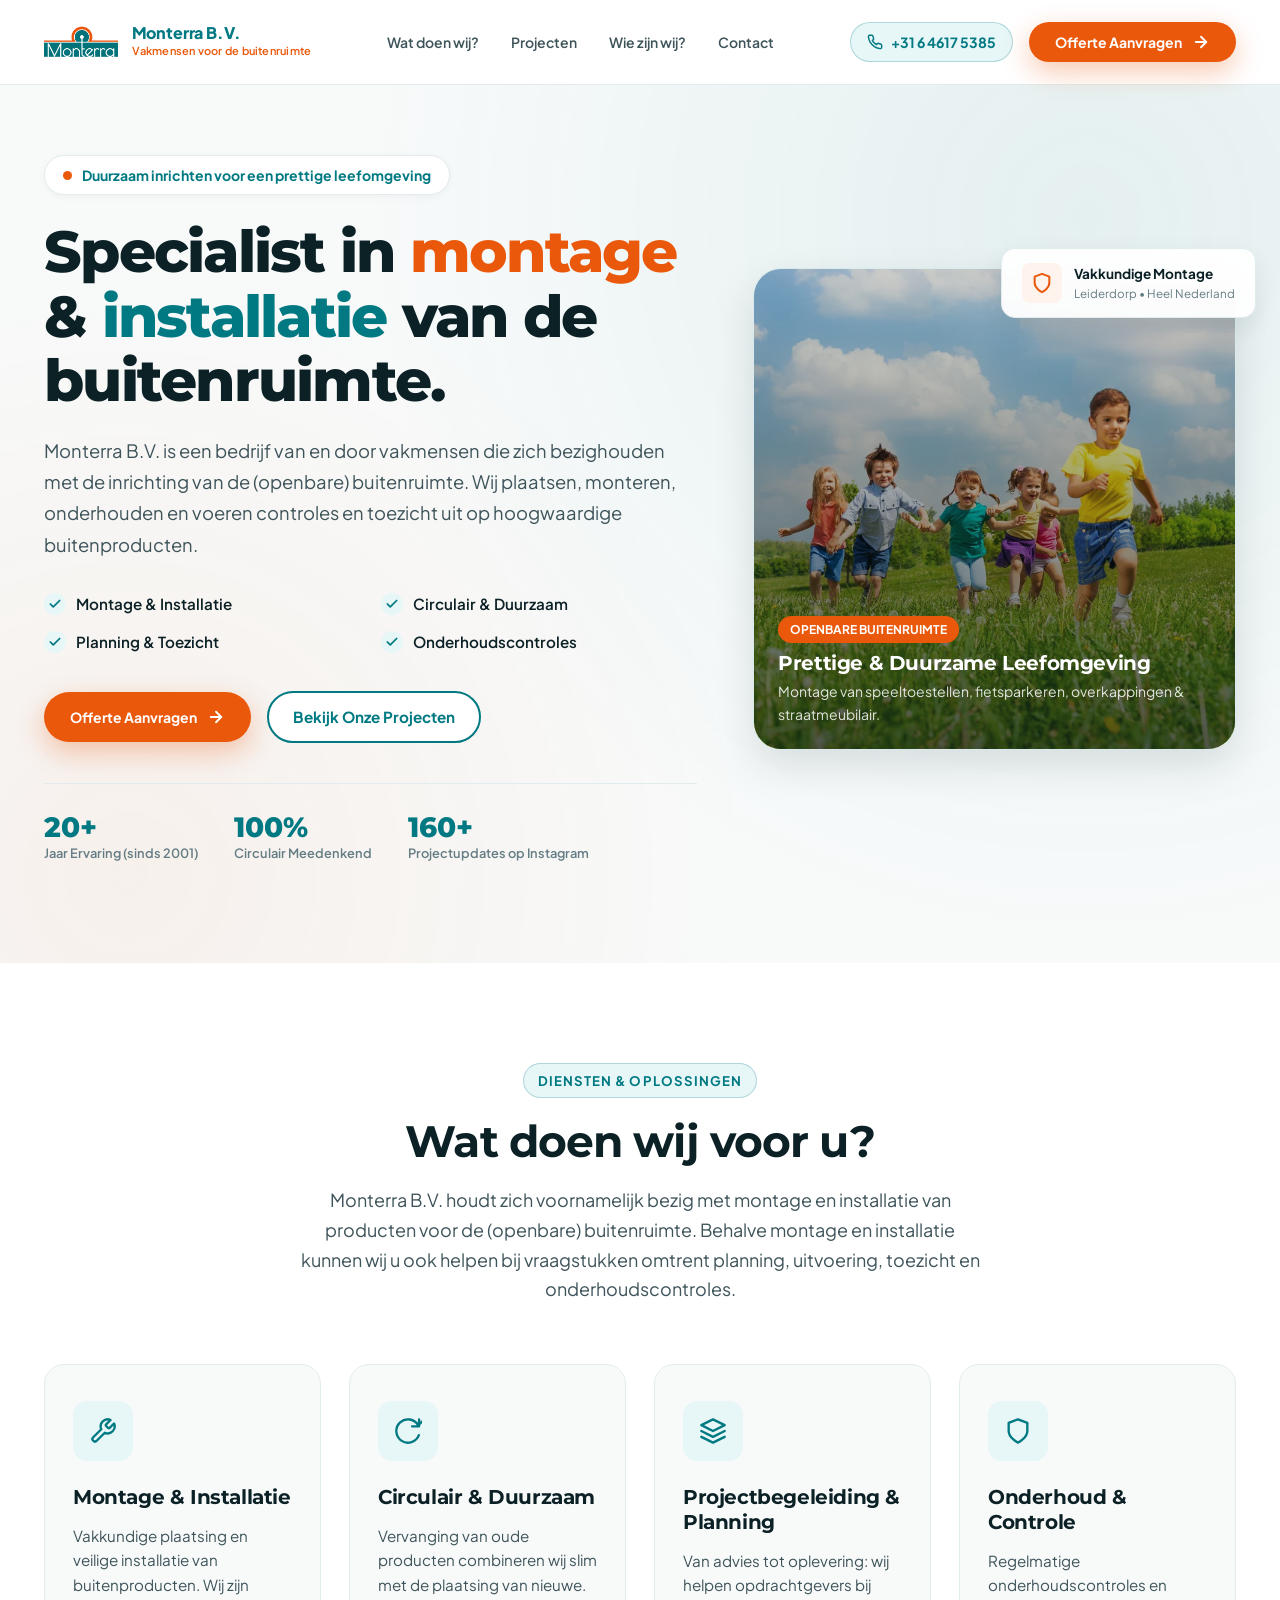
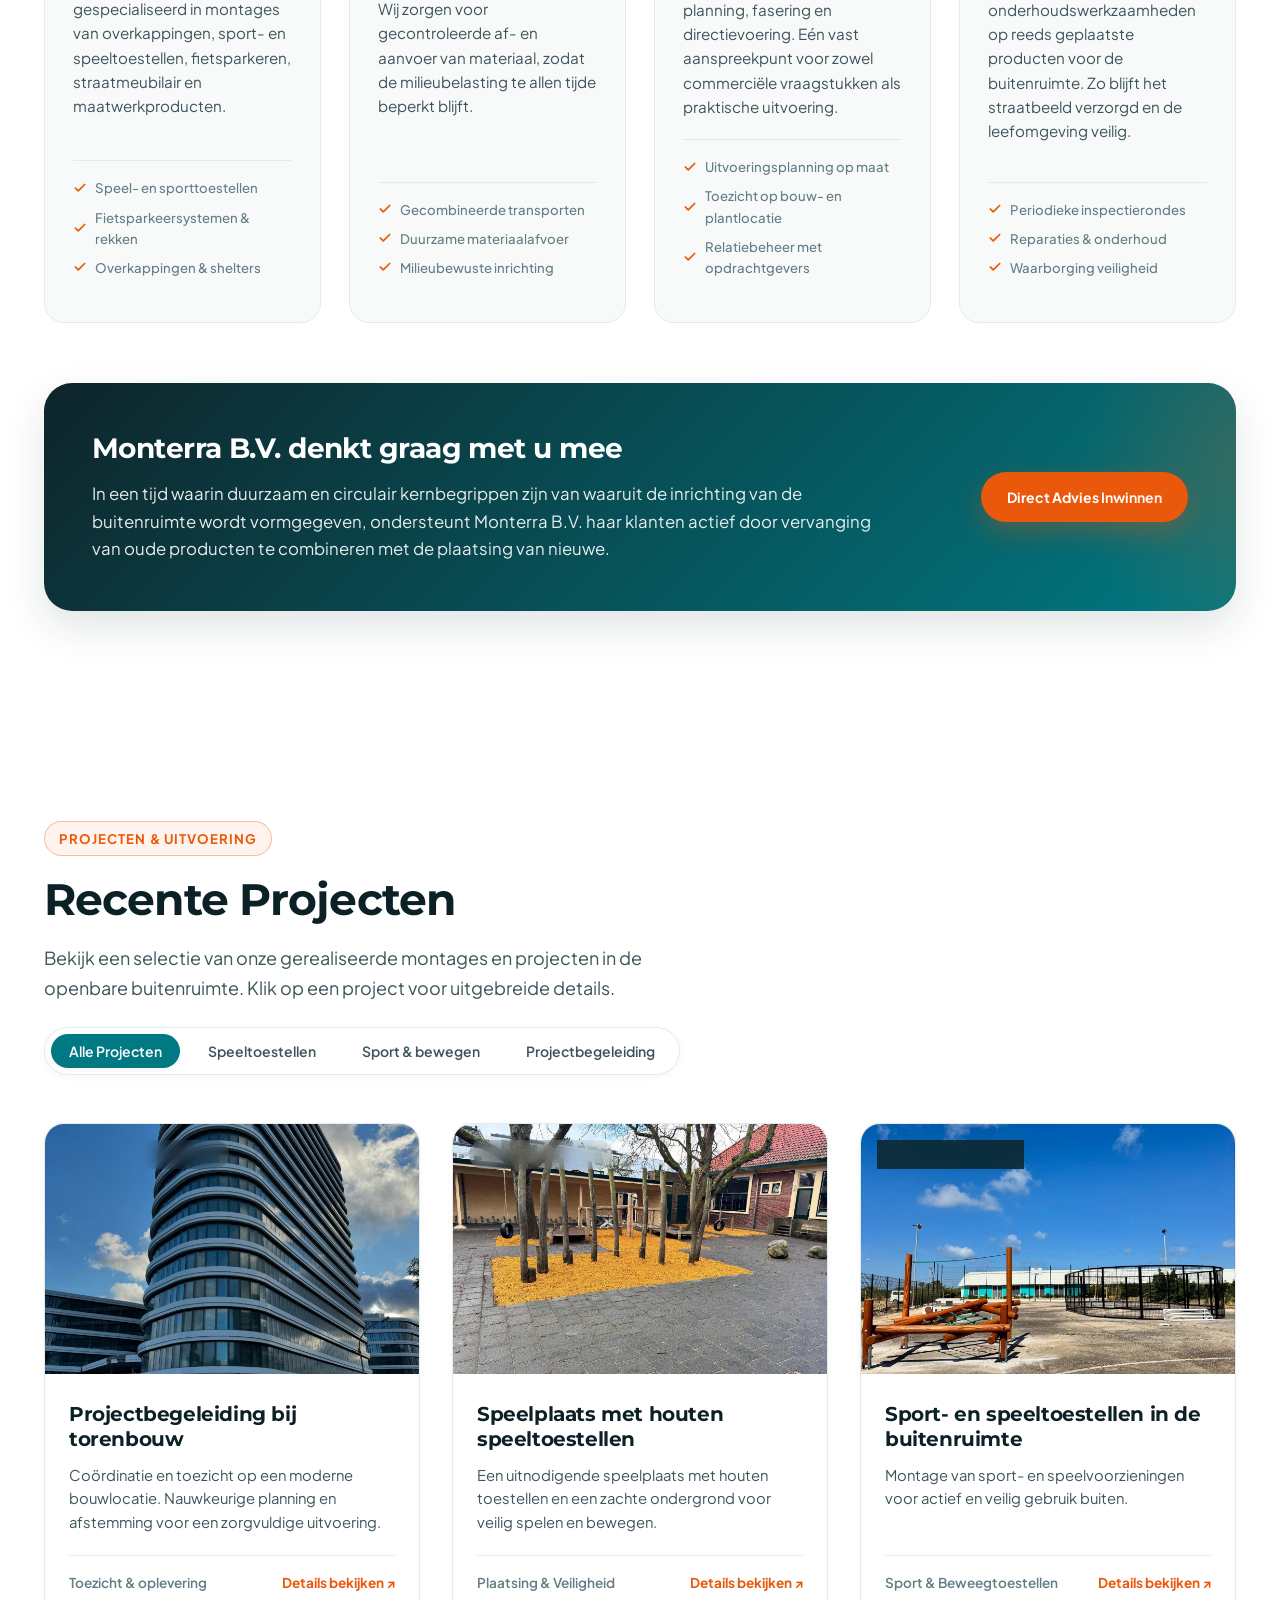
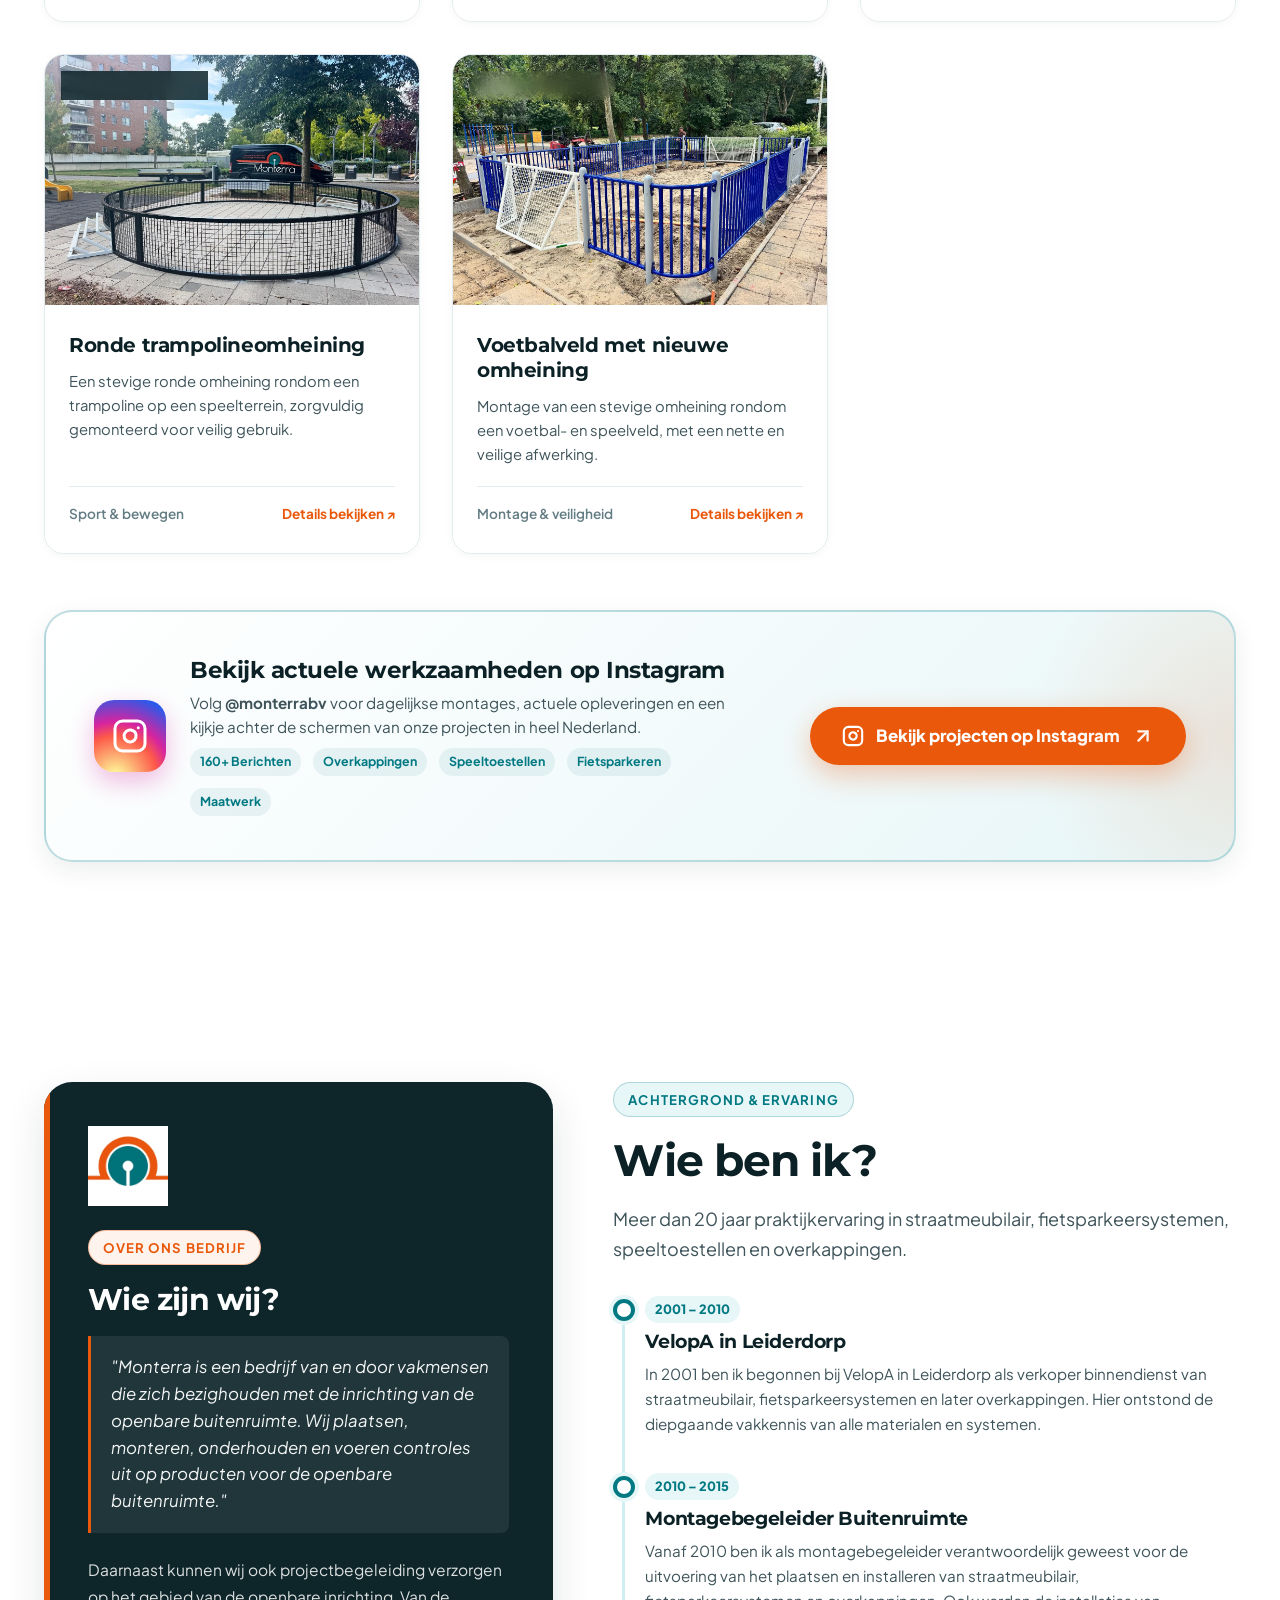
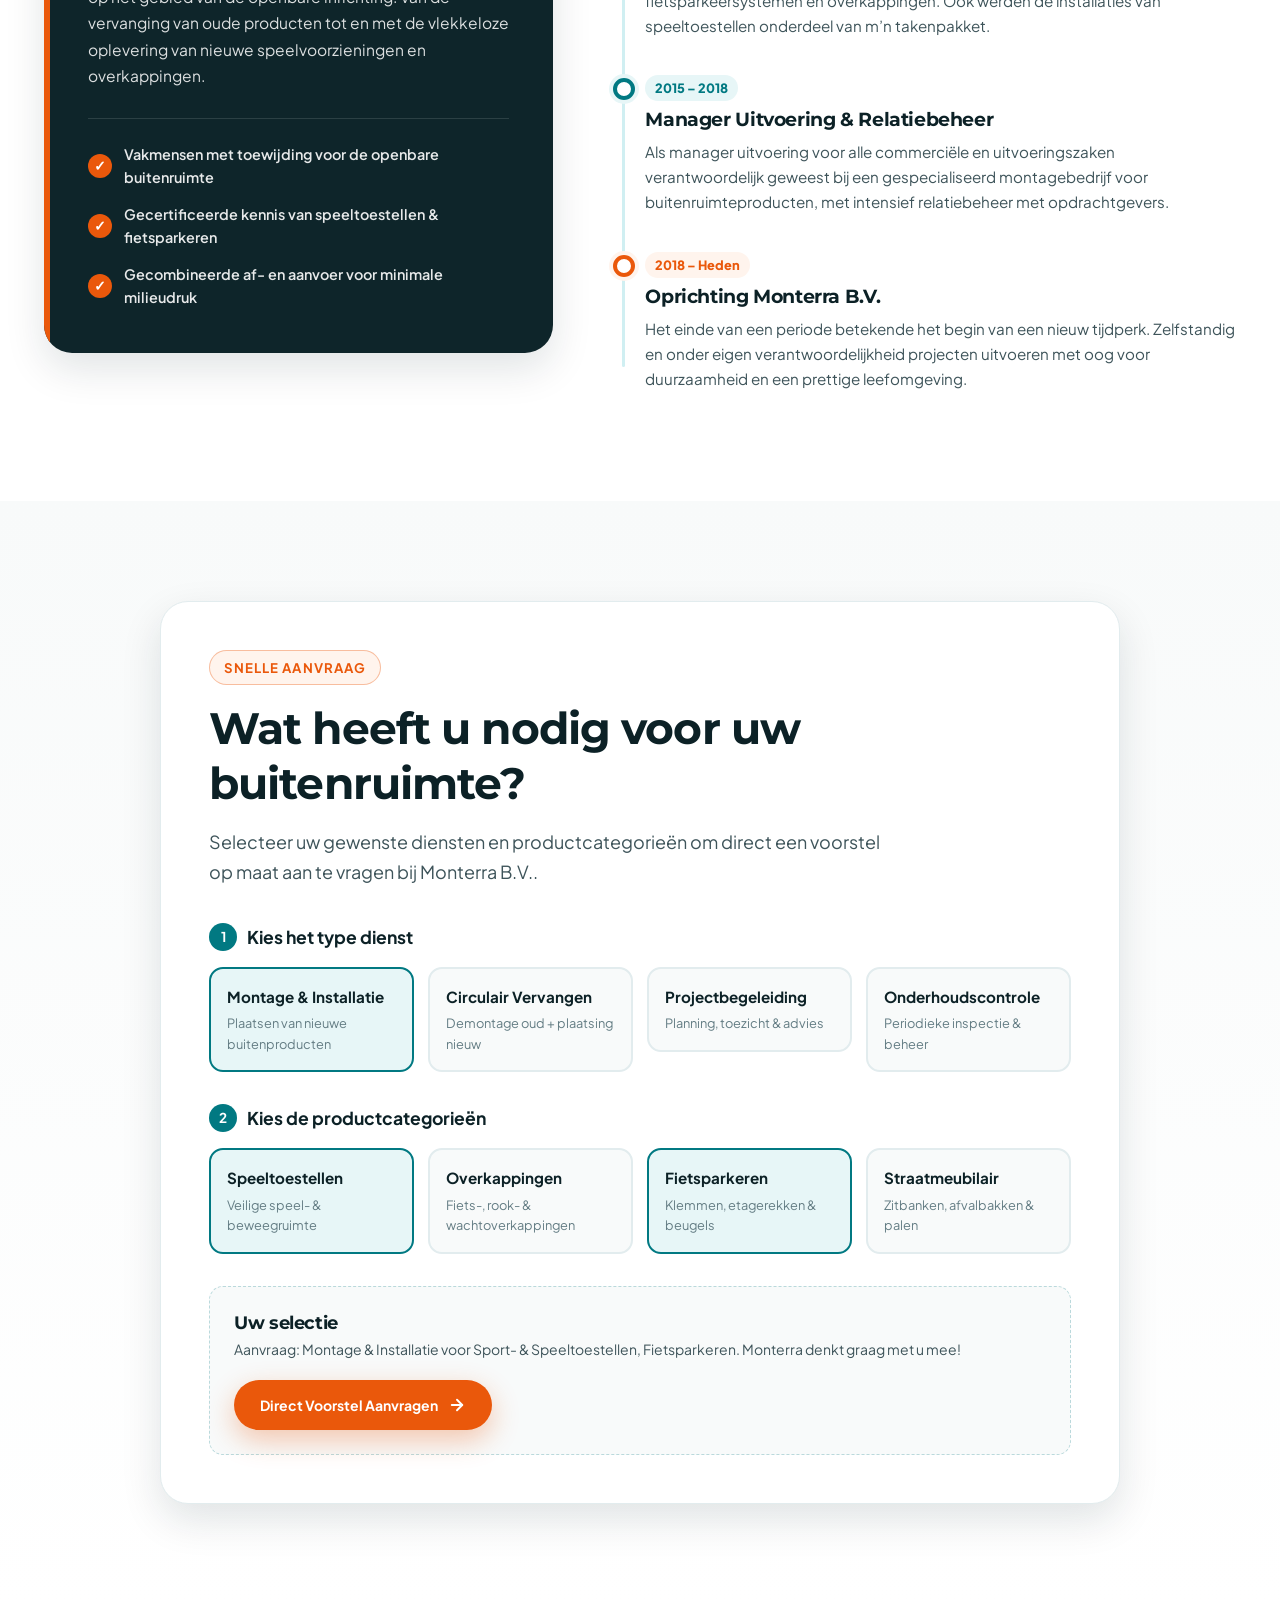
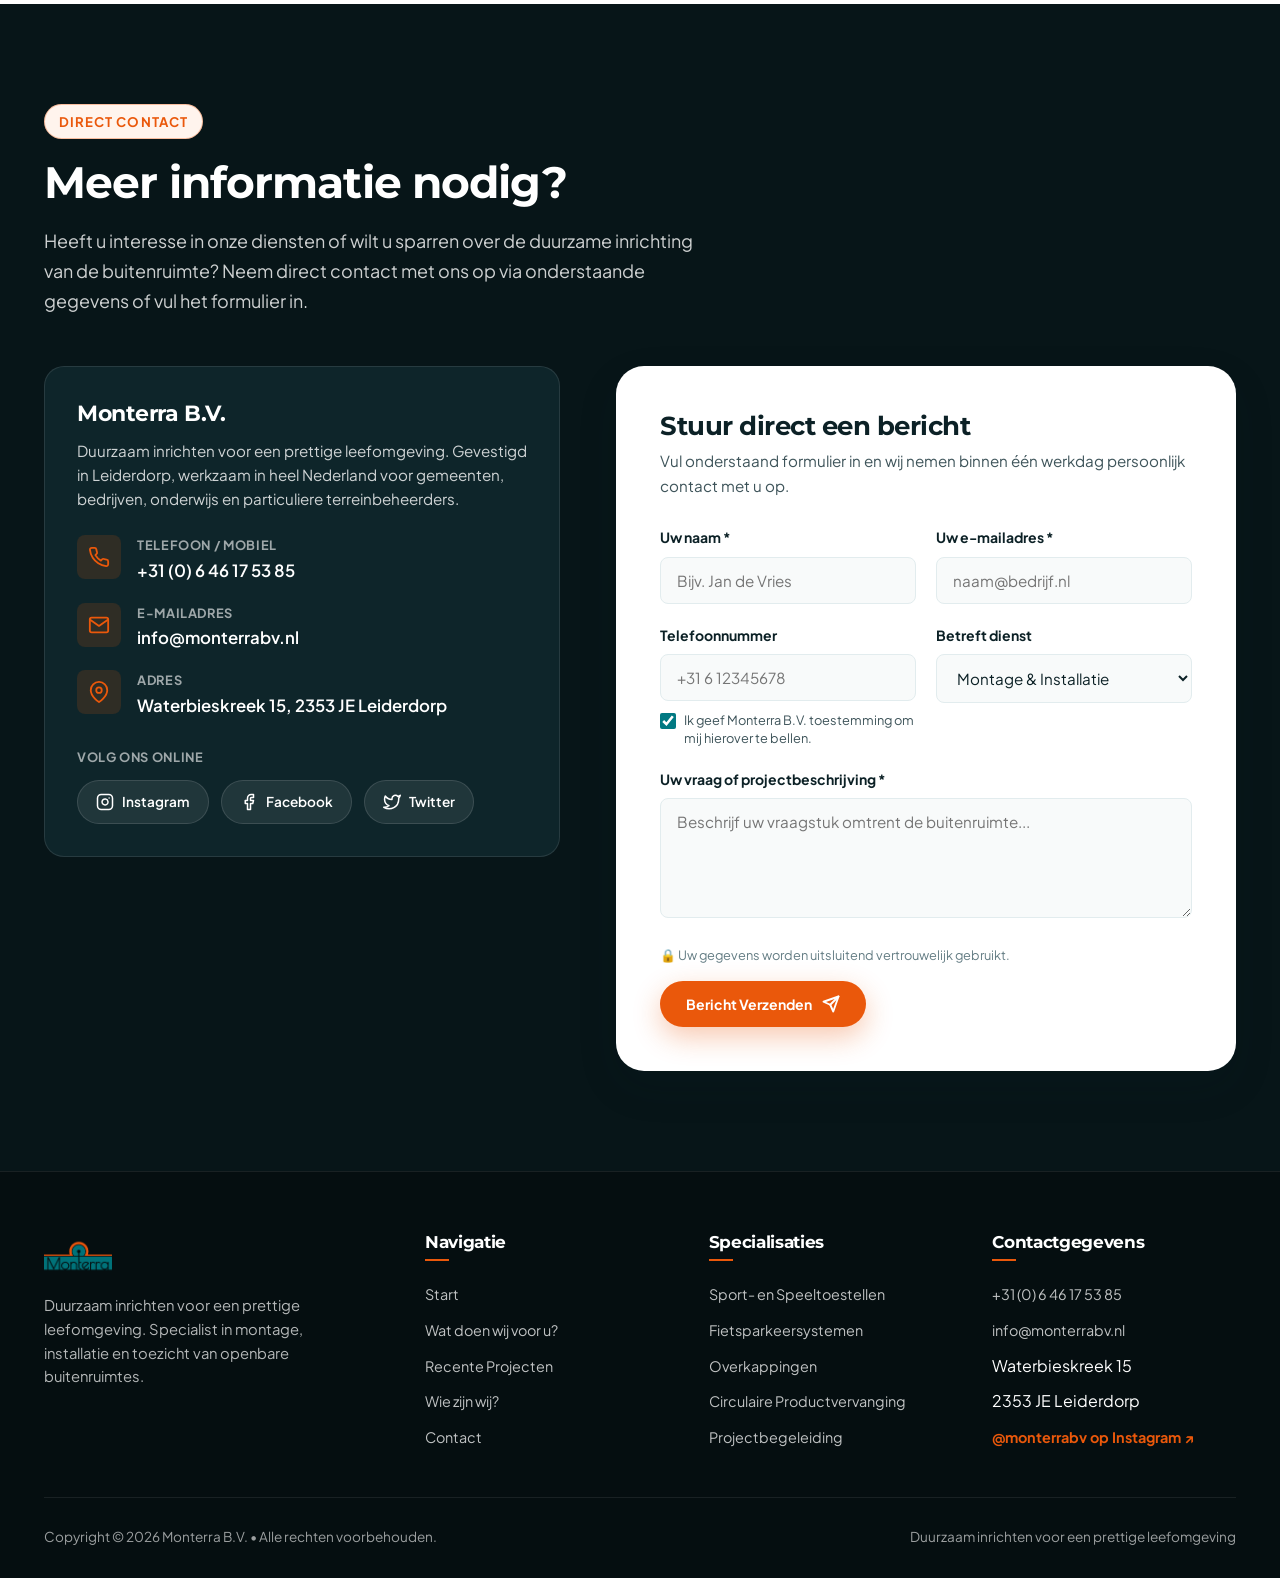
==== commit 62425694: "Update website" ====
--- a/index.html
+++ b/index.html
@@ -509,7 +509,7 @@
               <path d="M16 11.37A4 4 0 1 1 12.63 8 4 4 0 0 1 16 11.37z"></path>
               <line x1="17.5" y1="6.5" x2="17.51" y2="6.5"></line>
             </svg>
-            <span>Bekijk Meer Recente Projecten op Instagram</span>
+            <span>Bekijk projecten op Instagram</span>
             <svg width="18" height="18" viewBox="0 0 24 24" fill="none" stroke="currentColor" stroke-width="2.5" stroke-linecap="round" stroke-linejoin="round">
               <line x1="7" y1="17" x2="17" y2="7"></line>
               <polyline points="7 7 17 7 17 17"></polyline>
--- a/styles.css
+++ b/styles.css
@@ -1488,13 +1488,17 @@
 
 .form-grid {
   display: grid;
-  grid-template-columns: repeat(2, 1fr);
+  grid-template-columns: repeat(2, minmax(0, 1fr));
   gap: 20px;
   margin-bottom: 20px;
 }
 
 .form-group.full-width {
   grid-column: 1 / -1;
+}
+
+.form-group {
+  min-width: 0;
 }
 
 .form-label {
@@ -1507,6 +1511,8 @@
 
 .form-control {
   width: 100%;
+  min-width: 0;
+  max-width: 100%;
   padding: 13px 16px;
   border-radius: var(--radius-sm);
   border: 1.5px solid var(--color-surface-border);
@@ -1914,7 +1920,7 @@
   border-bottom: 1px solid var(--color-surface-border);
 }
 
-.quote-header .brand-logo-img { height: 46px; }
+.quote-header .brand-logo-img { height: 52px; }
 .quote-back-link { color: var(--color-secondary); font-size: 14px; font-weight: 700; }
 .quote-main { width: min(850px, calc(100% - 40px)); margin: 0 auto; padding: 64px 0 90px; }
 .quote-intro { max-width: 680px; margin-bottom: 30px; }
@@ -1924,6 +1930,16 @@
 .quote-form-box h2 { font-size: 1.5rem; margin-bottom: 8px; }
 .quote-form-box > p { margin-bottom: 24px; color: var(--color-text-muted); }
 .quote-form-box .form-submit-row { margin-top: 22px; }
+.form-file-picker { display: flex; align-items: center; gap: 14px; min-height: 54px; padding: 8px 12px; border: 1px solid var(--color-surface-border); border-radius: var(--radius-sm); background: #FFFFFF; }
+.form-file-input { position: absolute; width: 1px; height: 1px; padding: 0; margin: -1px; overflow: hidden; clip: rect(0, 0, 0, 0); white-space: nowrap; clip-path: inset(50%); border: 0; }
+.form-file-button { display: inline-flex; align-items: center; justify-content: center; min-height: 40px; padding: 8px 16px; border-radius: var(--radius-full); background: var(--color-secondary-light); color: var(--color-secondary); font-size: 0.875rem; font-weight: 700; cursor: pointer; white-space: nowrap; }
+.form-file-input:focus-visible + .form-file-button { outline: 3px solid var(--color-secondary); outline-offset: 2px; }
+.form-file-names { min-width: 0; overflow: hidden; color: var(--color-text-body); font-size: 0.875rem; text-overflow: ellipsis; white-space: nowrap; }
+.quote-image-preview { display: grid; grid-template-columns: repeat(auto-fill, minmax(110px, 1fr)); gap: 12px; margin-top: 14px; }
+.quote-image-count { grid-column: 1 / -1; color: var(--color-secondary); font-size: 0.85rem; font-weight: 700; }
+.quote-image-item { min-width: 0; overflow: hidden; border: 1px solid var(--color-surface-border); border-radius: var(--radius-sm); background: #FFFFFF; }
+.quote-image-item img { display: block; width: 100%; height: 88px; object-fit: cover; }
+.quote-image-item span { display: block; overflow: hidden; padding: 6px 8px; color: var(--color-text-body); font-size: 0.72rem; text-overflow: ellipsis; white-space: nowrap; }
 .quote-confirmation { display: flex; gap: 14px; margin-top: 20px; padding: 18px; border-left: 4px solid #22c55e; border-radius: var(--radius-sm); background: #effaf2; color: var(--color-text-body); line-height: 1.55; }
 .quote-confirmation[hidden] { display: none; }
 .quote-confirmation-icon { display: grid; place-items: center; width: 28px; height: 28px; flex: 0 0 28px; border-radius: 50%; color: #fff; background: #22c55e; font-weight: 800; }
@@ -2036,11 +2052,72 @@
     display: block;
   }
 
-  body {
-    padding-bottom: 64px;
-  }
-
   .footer-top {
     grid-template-columns: 1fr;
   }
 }
+
+@media (max-width: 460px) {
+  .container {
+    padding-left: 16px;
+    padding-right: 16px;
+  }
+
+  .nav-container {
+    padding-left: 16px;
+    padding-right: 16px;
+  }
+
+  .quote-header {
+    padding-left: 16px;
+    padding-right: 16px;
+  }
+
+  .quote-main {
+    width: 100%;
+    padding: 36px 16px 48px;
+  }
+
+  .nav-menu {
+    padding-left: 16px;
+    padding-right: 16px;
+  }
+
+  .service-card,
+  .floating-glass-card,
+  .project-body,
+  .about-card-left,
+  .about-quote-box,
+  .sustainability-banner,
+  .instagram-hub-card,
+  .calculator-card,
+  .calc-result-box,
+  .contact-card-box,
+  .contact-form-box,
+  .quote-form-box,
+  .quote-confirmation {
+    padding-left: 16px;
+    padding-right: 16px;
+  }
+
+  .form-grid {
+    grid-template-columns: minmax(0, 1fr);
+  }
+
+  .form-file-picker {
+    flex-wrap: wrap;
+    gap: 8px 12px;
+  }
+
+  .form-file-names {
+    flex: 1 1 140px;
+  }
+
+  .btn-instagram-projects {
+    gap: 8px;
+    padding: 14px 12px;
+    font-size: 0.95rem;
+    white-space: normal;
+    text-align: center;
+  }
+}
